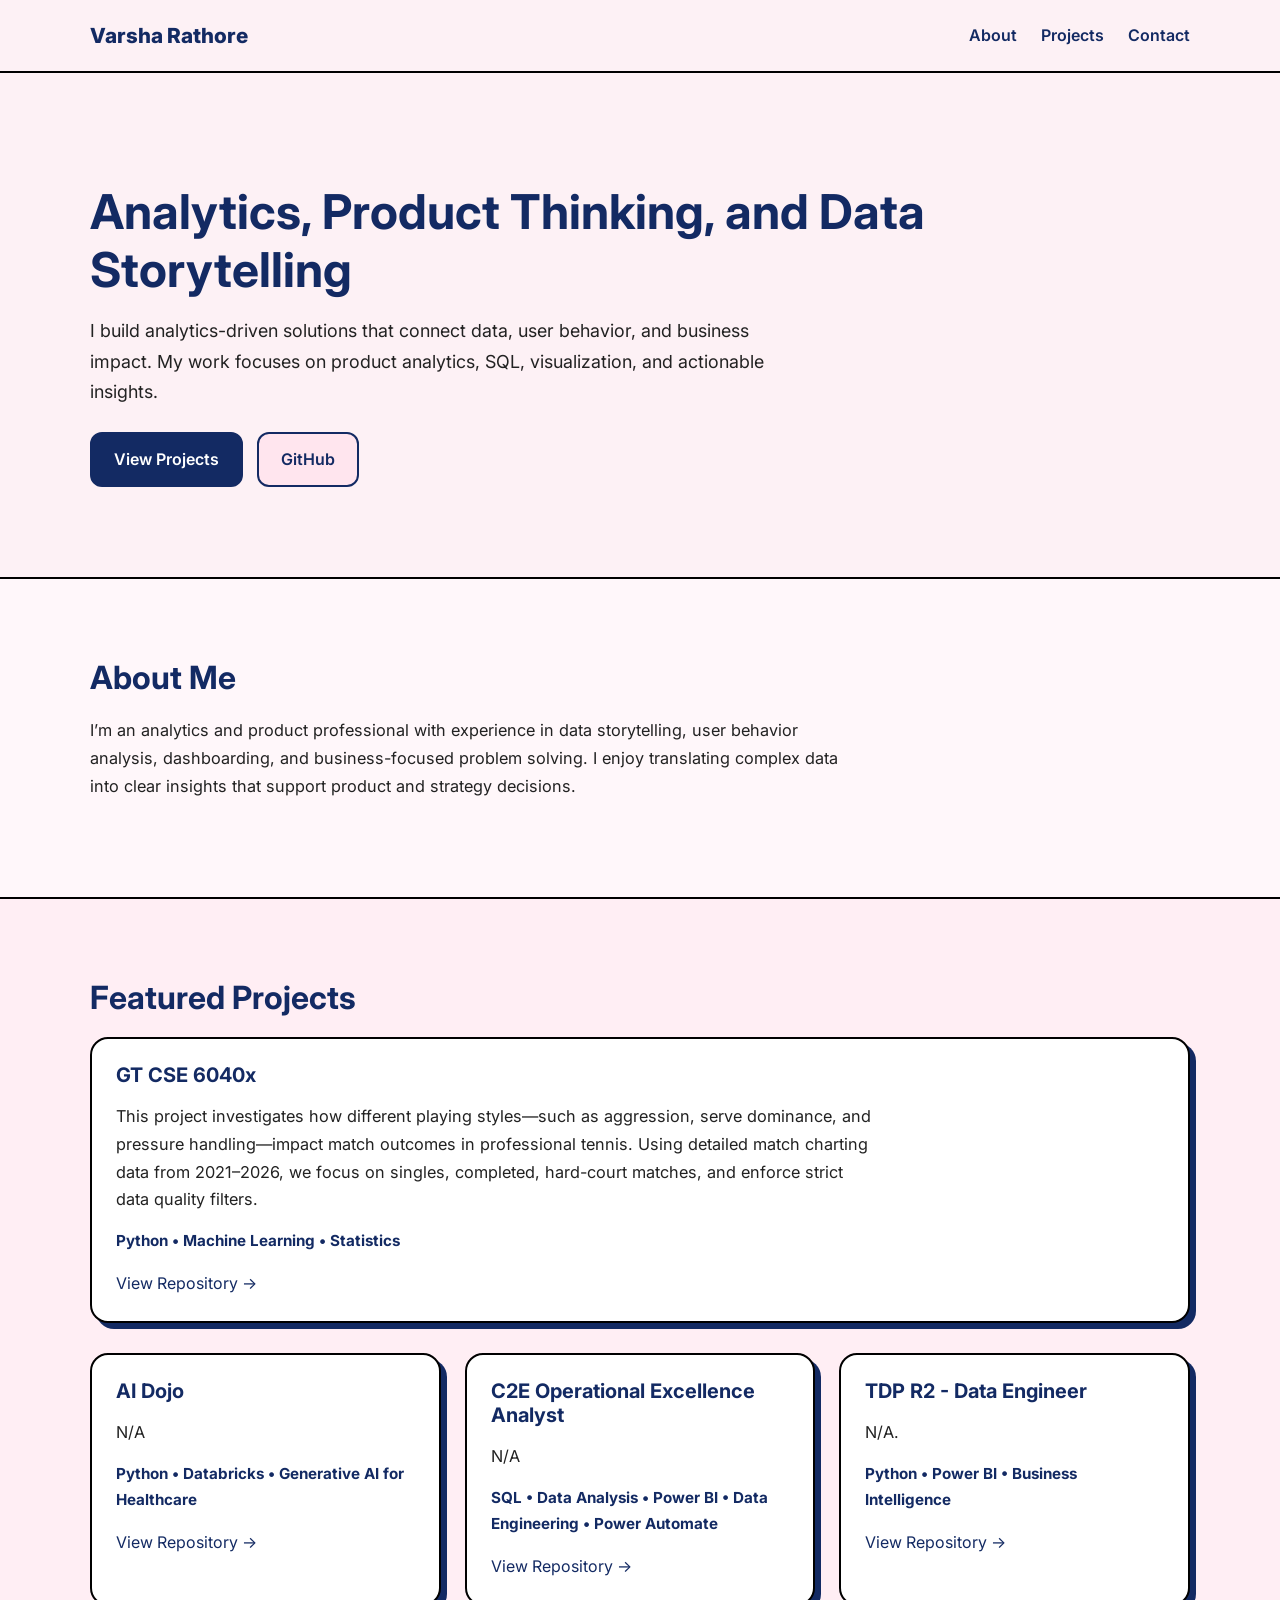
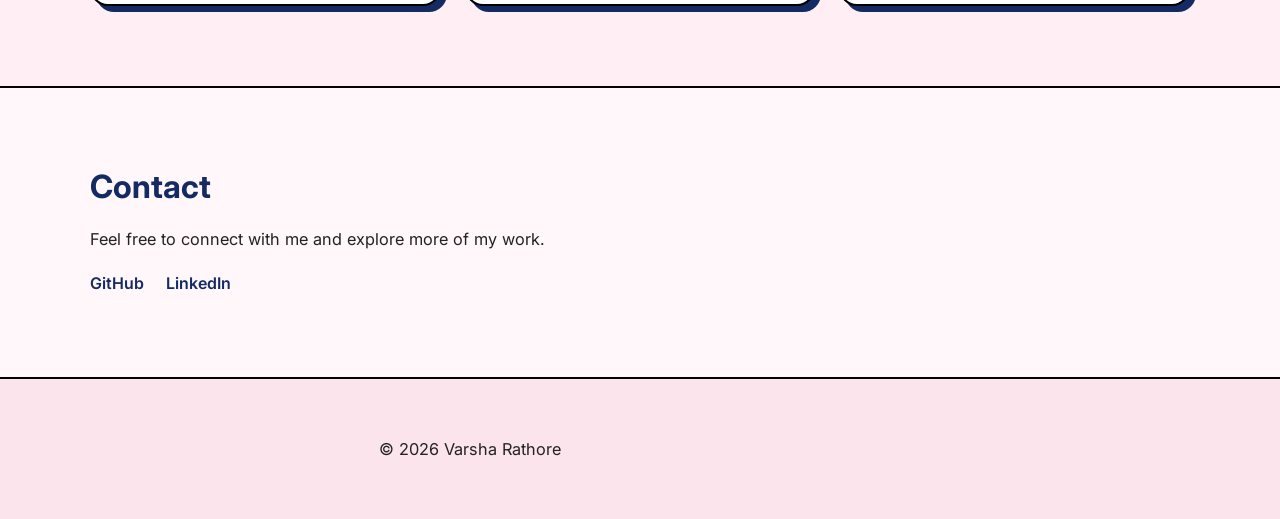
==== index.html @ 2a408910 "Update index.html" ====
<!DOCTYPE html>
<html lang="en">
<head>
  <meta charset="UTF-8" />
  <meta name="viewport" content="width=device-width, initial-scale=1.0" />
  <title>Varsha Rathore | Portfolio</title>

  <!-- Google Font -->
  <link rel="preconnect" href="https://fonts.googleapis.com" />
  <link rel="preconnect" href="https://fonts.gstatic.com" crossorigin />
  <link
    href="https://fonts.googleapis.com/css2?family=Inter:wght@400;500;600;700;800&display=swap"
    rel="stylesheet"
  />

  <!-- Your CSS file -->
  <link rel="stylesheet" href="style.css" />
</head>
<body>

  <nav>
    <div class="container nav-inner">
      <div class="nav-title">Varsha Rathore</div>
      <div class="nav-links">
        <a href="#about">About</a>
        <a href="#projects">Projects</a>
        <a href="#contact">Contact</a>
      </div>
    </div>
  </nav>

  <section class="hero fade-in">
    <div class="container">
      <h1>Analytics, Product Thinking, and Data Storytelling</h1>
      <p>
        I build analytics-driven solutions that connect data, user behavior, and business impact.
        My work focuses on product analytics, SQL, visualization, and actionable insights.
      </p>

      <div class="button-group">
        <a class="btn btn-primary" href="#projects">View Projects</a>
        <a class="btn btn-secondary" href="https://github.com/varshar4" target="_blank" rel="noopener noreferrer">GitHub</a>
      </div>
    </div>
  </section>

  <section id="about" class="section-light">
    <div class="container">
      <h2>About Me</h2>
      <p>
        I’m an analytics and product professional with experience in data storytelling,
        user behavior analysis, dashboarding, and business-focused problem solving.
        I enjoy translating complex data into clear insights that support product and strategy decisions.
      </p>
    </div>
  </section>

  <section id="projects" class="section-muted">
    <div class="container">
      <h2>Featured Projects</h2>

      <div class="project-card">
          <h3>GT CSE 6040x</h3>
          <p>
This project investigates how different playing styles—such as aggression, serve dominance, and pressure handling—impact match outcomes in professional tennis. Using detailed match charting data from 2021–2026, we focus on singles, completed, hard-court matches, and enforce strict data quality filters.          </p>
          <div class="tools">Python • Machine Learning • Statistics</div>
          <a href="https://github.com/varshar4/Playing-Style-Tradeoffs-in-Tennis/blob/main/Playing%20Style%20Tradeoffs%20in%20Tennis%20-%20Rathore%2C%20Varsha%20-%202026.ipynb" target="_blank" rel="noopener noreferrer">
            View Repository →
          </a>
        </div>

      <div class="project-grid">
        <div class="project-card">
          <h3>AI Dojo</h3>
          <p>
            N/A
          </p>
          <div class="tools">Python • Databricks • Generative AI for Healthcare</div>
          <a href="https://github.com/varshar4/AI-Dojo" target="_blank" rel="noopener noreferrer">
            View Repository →
          </a>
        </div>

        <div class="project-card">
          <h3>C2E Operational Excellence Analyst</h3>
          <p>
            N/A
          </p>
          <div class="tools">SQL • Data Analysis • Power BI • Data Engineering • Power Automate</div>
          <a href="https://github.com/varshar4/C2E-OE-Analyst" target="_blank" rel="noopener noreferrer">
            View Repository →
          </a>
        </div>

        <div class="project-card">
          <h3>TDP R2 - Data Engineer</h3>
          <p>
            N/A.
          </p>
          <div class="tools">Python • Power BI • Business Intelligence</div>
          <a href="https://github.com/varshar4/TDP-R2" target="_blank" rel="noopener noreferrer">
            View Repository →
          </a>
        </div>
      </div>
    </div>
  </section>

  <section id="contact" class="section-light">
    <div class="container">
      <h2>Contact</h2>
      <p>Feel free to connect with me and explore more of my work.</p>
      <div class="contact-links">
        <a href="https://github.com/varshar4" target="_blank" rel="noopener noreferrer">GitHub</a>
        <a href="https://www.linkedin.com/in/varsharathore416/" target="_blank" rel="noopener noreferrer">LinkedIn</a>
      </div>
    </div>
  </section>

  <footer>
    <div class="container">
      <p>© 2026 Varsha Rathore</p>
    </div>
  </footer>

</body>
</html>
---- style.css ----
html {
  scroll-behavior: smooth;
}

body {
  margin: 0;
  font-family: 'Inter', Arial, sans-serif;
  background-color: #fdf1f5;
  color: #111111;
  line-height: 1.7;
}

.container {
  width: 90%;
  max-width: 1100px;
  margin: 0 auto;
}

section {
  padding: 80px 0;
  border-top: 2px solid #000000;
}

h1, h2, h3 {
  margin-top: 0;
  color: #132a63;
  line-height: 1.2;
}

h1 {
  font-size: 3rem;
  margin-bottom: 16px;
}

h2 {
  font-size: 2rem;
  margin-bottom: 20px;
}

h3 {
  font-size: 1.25rem;
  margin-bottom: 10px;
}

p {
  font-size: 1.02rem;
  color: #222222;
  margin-bottom: 16px;
  max-width: 760px;
}

a {
  color: #132a63;
  text-decoration: none;
  transition: color 0.3s ease;
}

a:hover {
  color: #2f4f9f;
}

nav {
  position: sticky;
  top: 0;
  background: rgba(253, 241, 245, 0.96);
  backdrop-filter: blur(10px);
  border-bottom: 2px solid #000000;
  z-index: 1000;
}

.nav-inner {
  display: flex;
  justify-content: space-between;
  align-items: center;
  padding: 18px 0;
}

.nav-title {
  font-weight: 800;
  font-size: 1.3rem;
  color: #132a63;
}

.nav-links {
  display: flex;
  gap: 24px;
}

.nav-links a {
  color: #132a63;
  font-weight: 600;
  position: relative;
  transition: color 0.3s ease;
}

.nav-links a::after {
  content: "";
  position: absolute;
  left: 0;
  bottom: -4px;
  width: 0;
  height: 2px;
  background: #132a63;
  transition: width 0.3s ease;
}

.nav-links a:hover::after {
  width: 100%;
}

.hero {
  padding: 110px 0 90px;
  border-top: none;
}

.hero p {
  font-size: 1.12rem;
  max-width: 680px;
}

.button-group {
  display: flex;
  gap: 14px;
  margin-top: 24px;
  flex-wrap: wrap;
}

.btn {
  display: inline-block;
  padding: 12px 22px;
  border-radius: 12px;
  font-weight: 600;
  transition: all 0.3s ease;
  border: 2px solid #132a63;
}

.btn-primary {
  background: #132a63;
  color: #ffffff;
}

.btn-primary:hover {
  background: #1d3570;
  transform: translateY(-2px);
  box-shadow: 0 10px 24px rgba(19, 42, 99, 0.18);
}

.btn-secondary {
  background: #ffe5ee;
  color: #132a63;
}

.btn-secondary:hover {
  background: #ffd6e5;
  transform: translateY(-2px);
  box-shadow: 0 10px 24px rgba(19, 42, 99, 0.12);
}

.section-light {
  background: #fff7fa;
}

.section-muted {
  background: #ffeef4;
}

.project-grid {
  display: grid;
  grid-template-columns: repeat(auto-fit, minmax(280px, 1fr));
  gap: 24px;
  margin-top: 30px;
}

.project-card {
  background: #ffffff;
  border: 2px solid #000000;
  border-radius: 18px;
  padding: 24px;
  box-shadow: 6px 6px 0 #132a63;
  transition: all 0.3s ease;
}

.project-card:hover {
  transform: translateY(-6px) scale(1.02);
  box-shadow: 10px 10px 0 #132a63;
}

.project-card p {
  margin-bottom: 14px;
}

.tools {
  font-size: 0.95rem;
  color: #132a63;
  font-weight: 700;
  margin-bottom: 16px;
}

.contact-links a {
  font-weight: 600;
  margin-right: 18px;
}

footer {
  padding: 40px 0;
  border-top: 2px solid #000000;
  text-align: center;
  color: #222222;
  font-size: 0.95rem;
  background: #fbe4ec;
}

.fade-in {
  animation: fadeInUp 0.8s ease both;
}

@keyframes fadeInUp {
  from {
    opacity: 0;
    transform: translateY(16px);
  }
  to {
    opacity: 1;
    transform: translateY(0);
  }
}

@media (max-width: 768px) {
  h1 {
    font-size: 2.3rem;
  }

  h2 {
    font-size: 1.7rem;
  }

  .nav-inner {
    flex-direction: column;
    gap: 12px;
  }

  .nav-links {
    flex-wrap: wrap;
    justify-content: center;
  }
}
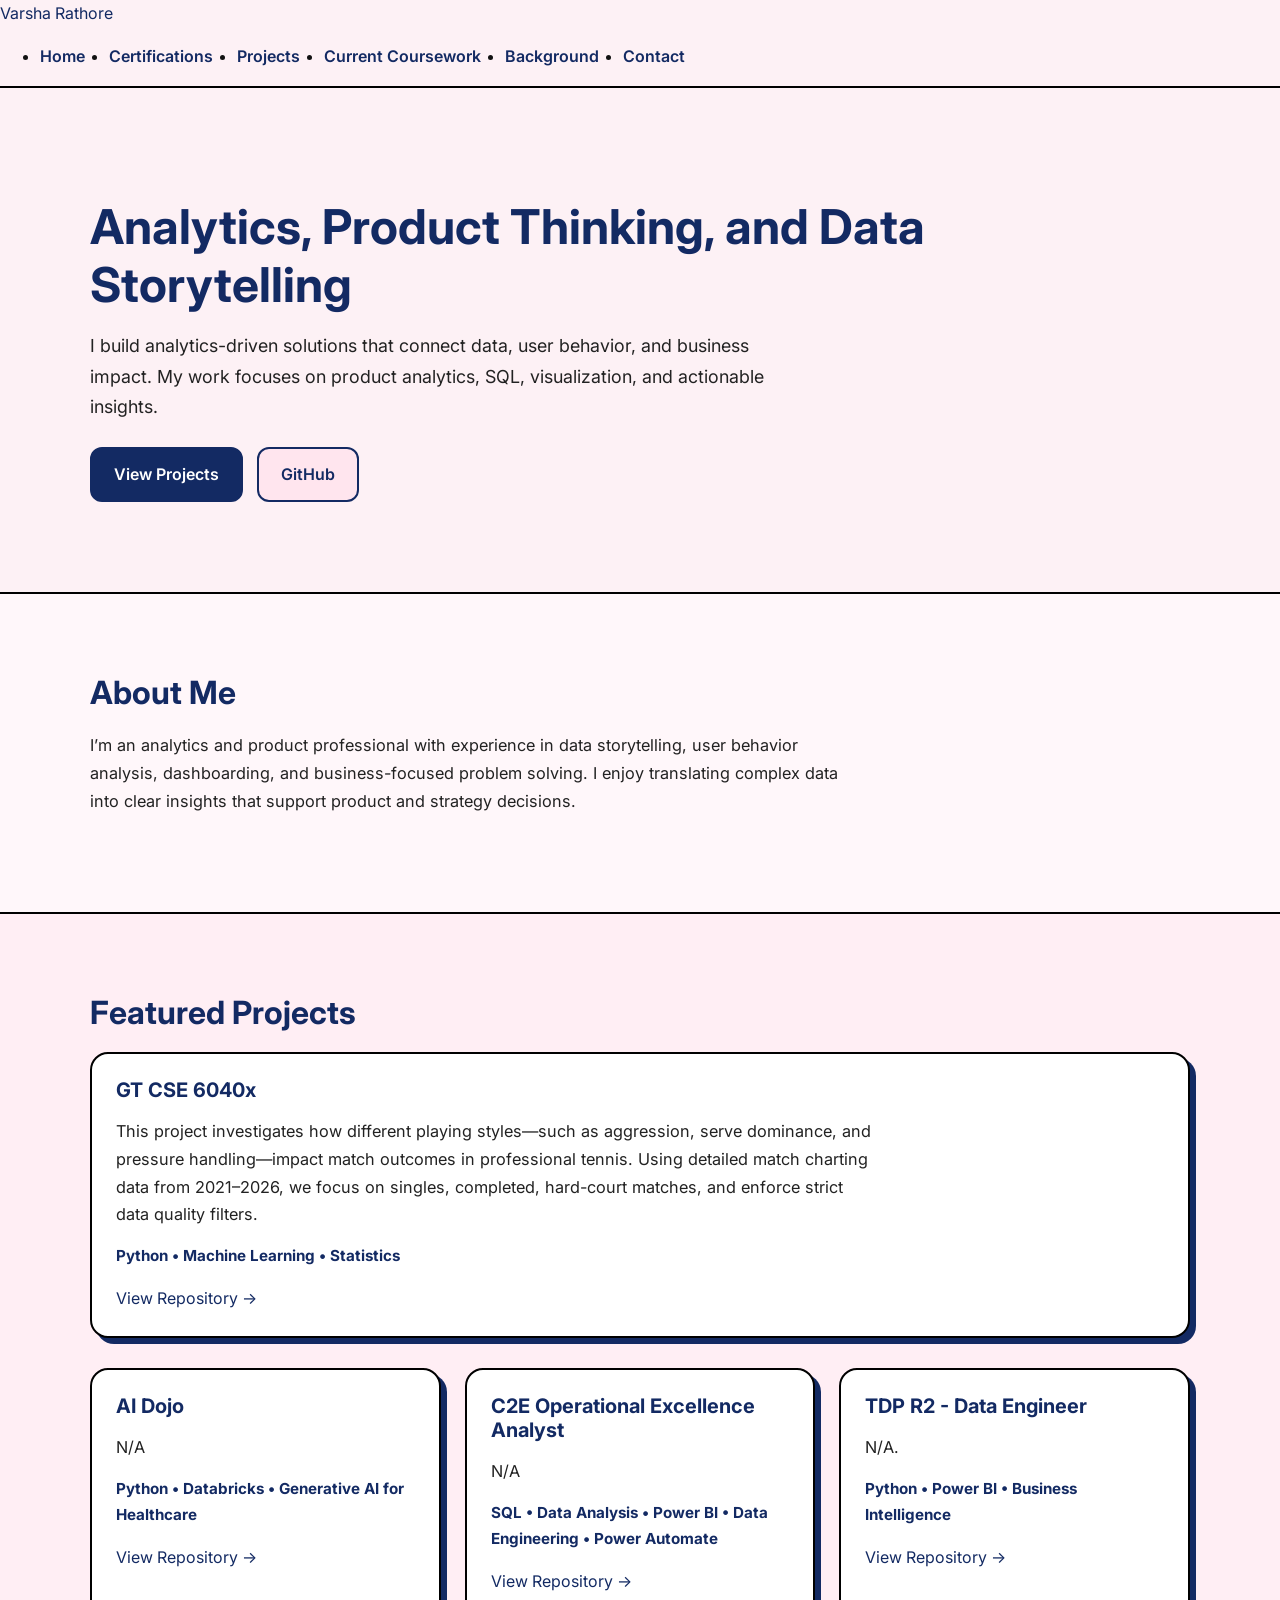
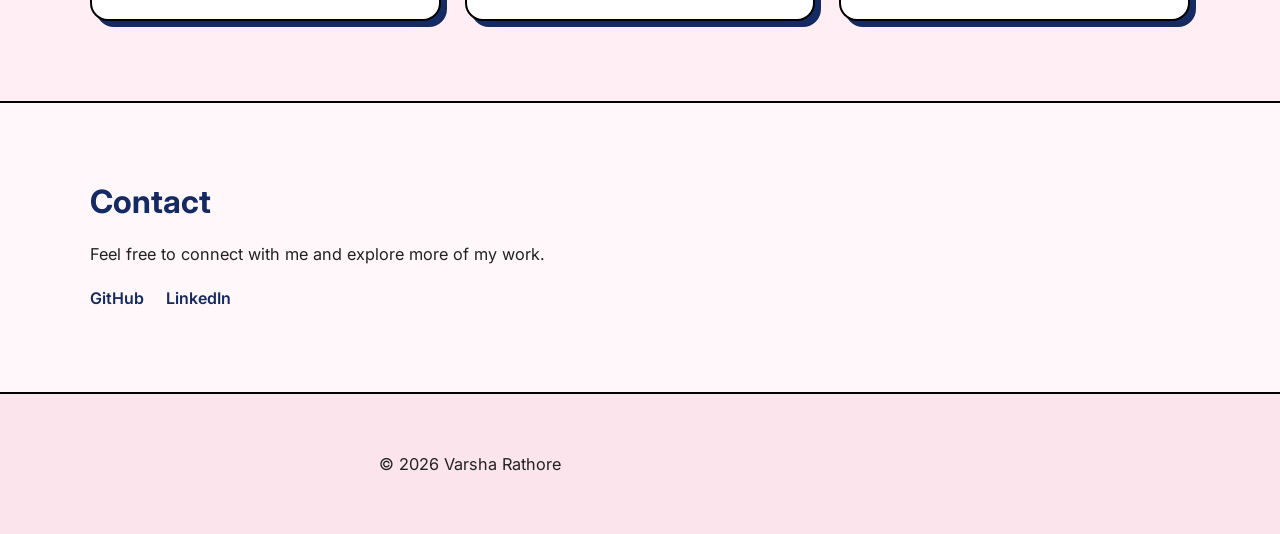
==== commit d1e515c7: "nav pages added" ====
--- a/index.html
+++ b/index.html
@@ -18,16 +18,17 @@
 </head>
 <body>
 
-  <nav>
-    <div class="container nav-inner">
-      <div class="nav-title">Varsha Rathore</div>
-      <div class="nav-links">
-        <a href="#about">About</a>
-        <a href="#projects">Projects</a>
-        <a href="#contact">Contact</a>
-      </div>
-    </div>
-  </nav>
+<nav class="navbar">
+  <div class="logo"><a href="index.html">Varsha Rathore</a></div>
+  <ul class="nav-links">
+    <li><a href="index.html">Home</a></li>
+    <li><a href="certifications.html">Certifications</a></li>
+    <li><a href="projects.html">Projects</a></li>
+    <li><a href="coursework.html">Current Coursework</a></li>
+    <li><a href="background.html">Background</a></li>
+    <li><a href="contact.html">Contact</a></li>
+  </ul>
+</nav>
 
   <section class="hero fade-in">
     <div class="container">
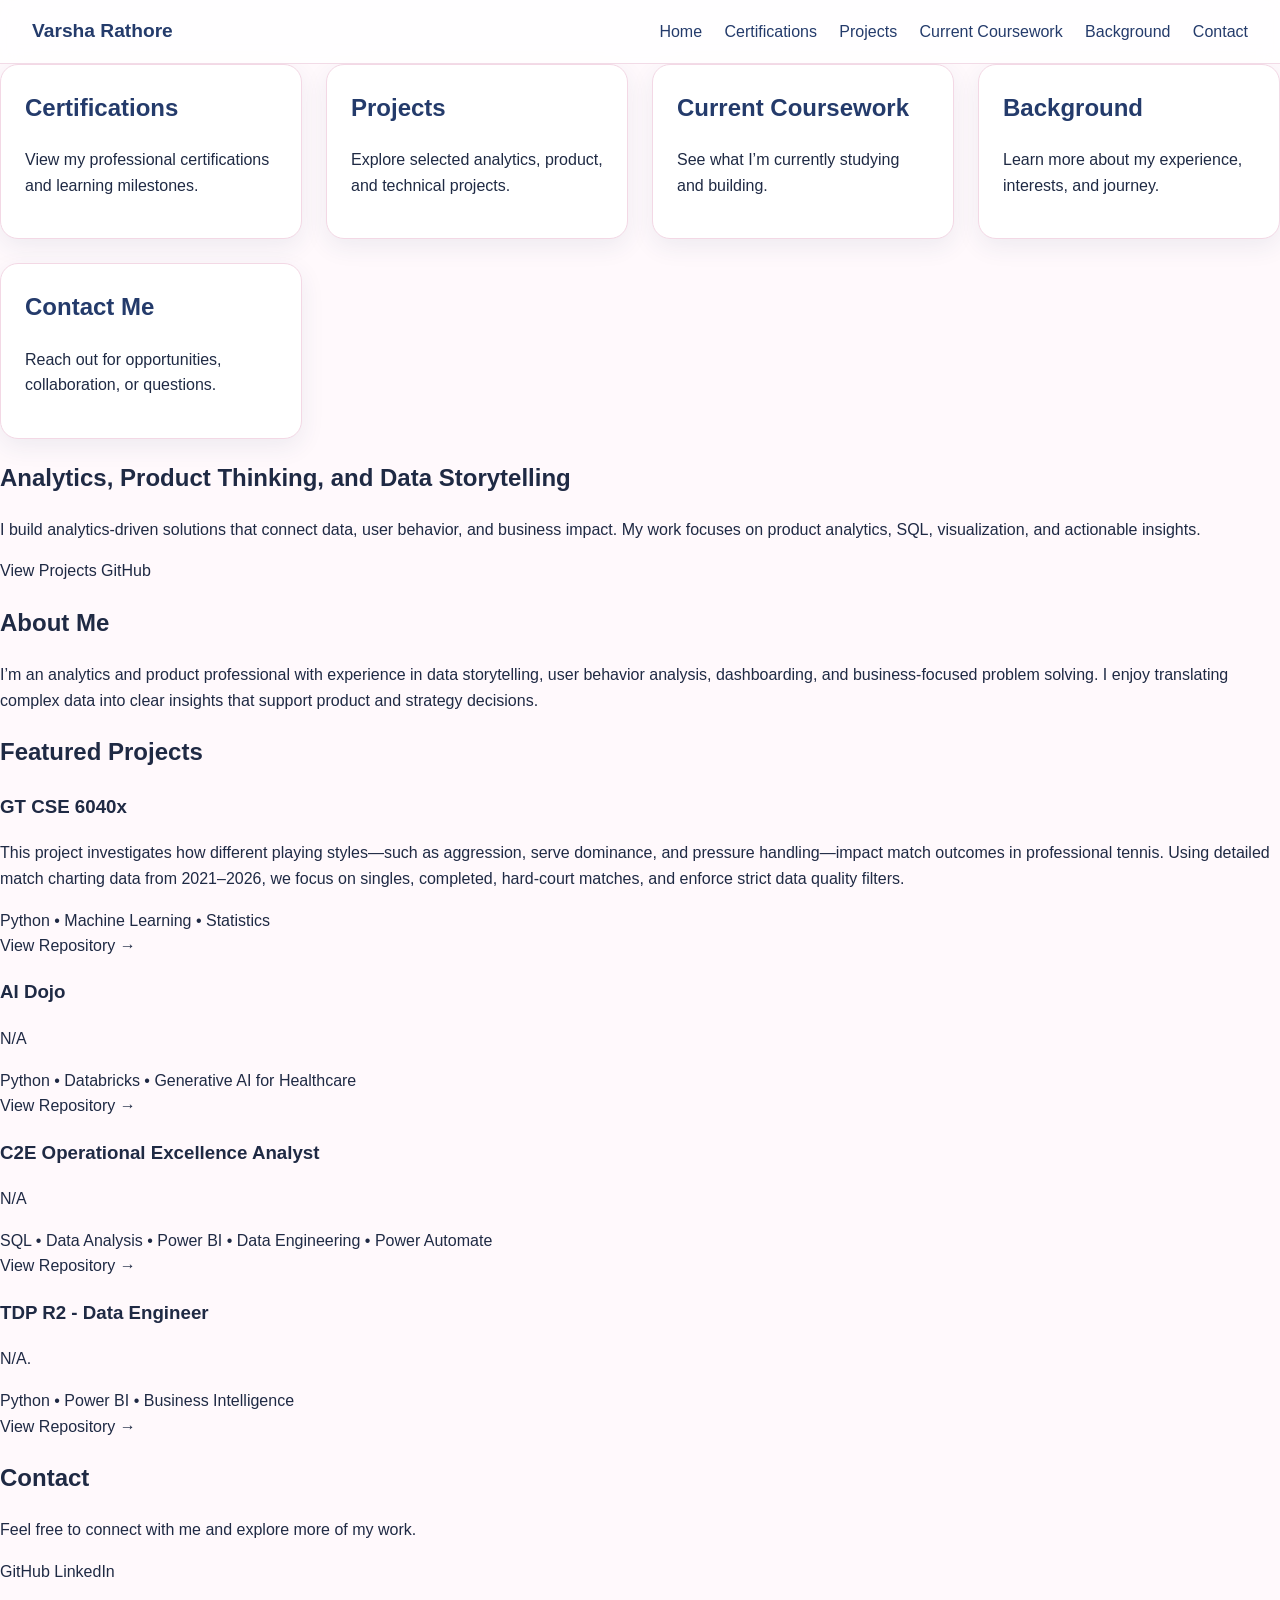
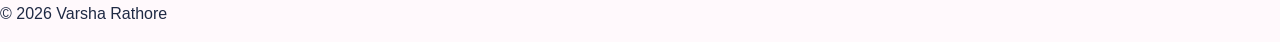
==== commit 27fb3a56: "section to point to pages" ====
--- a/index.html
+++ b/index.html
@@ -29,6 +29,33 @@
     <li><a href="contact.html">Contact</a></li>
   </ul>
 </nav>
+
+  <section class="card-grid">
+  <a href="certifications.html" class="info-card">
+    <h2>Certifications</h2>
+    <p>View my professional certifications and learning milestones.</p>
+  </a>
+
+  <a href="projects.html" class="info-card">
+    <h2>Projects</h2>
+    <p>Explore selected analytics, product, and technical projects.</p>
+  </a>
+
+  <a href="coursework.html" class="info-card">
+    <h2>Current Coursework</h2>
+    <p>See what I’m currently studying and building.</p>
+  </a>
+
+  <a href="background.html" class="info-card">
+    <h2>Background</h2>
+    <p>Learn more about my experience, interests, and journey.</p>
+  </a>
+
+  <a href="contact.html" class="info-card">
+    <h2>Contact Me</h2>
+    <p>Reach out for opportunities, collaboration, or questions.</p>
+  </a>
+</section>
 
   <section class="hero fade-in">
     <div class="container">
--- a/style.css
+++ b/style.css
@@ -1,95 +1,49 @@
-html {
-  scroll-behavior: smooth;
-}
-
+/* Base */
 body {
   margin: 0;
-  font-family: 'Inter', Arial, sans-serif;
-  background-color: #fdf1f5;
-  color: #111111;
-  line-height: 1.7;
-}
-
-.container {
-  width: 90%;
-  max-width: 1100px;
-  margin: 0 auto;
-}
-
-section {
-  padding: 80px 0;
-  border-top: 2px solid #000000;
-}
-
-h1, h2, h3 {
-  margin-top: 0;
-  color: #132a63;
-  line-height: 1.2;
-}
-
-h1 {
-  font-size: 3rem;
-  margin-bottom: 16px;
-}
-
-h2 {
-  font-size: 2rem;
-  margin-bottom: 20px;
-}
-
-h3 {
-  font-size: 1.25rem;
-  margin-bottom: 10px;
-}
-
-p {
-  font-size: 1.02rem;
-  color: #222222;
-  margin-bottom: 16px;
-  max-width: 760px;
+  font-family: 'Segoe UI', Tahoma, Geneva, Verdana, sans-serif;
+  background: #fff9fc;
+  color: #1f2a44;
+  line-height: 1.6;
 }
 
 a {
-  color: #132a63;
   text-decoration: none;
-  transition: color 0.3s ease;
-}
-
-a:hover {
-  color: #2f4f9f;
-}
-
-nav {
+  color: inherit;
+}
+
+/* Navbar */
+.navbar {
   position: sticky;
   top: 0;
-  background: rgba(253, 241, 245, 0.96);
+  z-index: 1000;
+  background: #ffffffcc;
   backdrop-filter: blur(10px);
-  border-bottom: 2px solid #000000;
-  z-index: 1000;
-}
-
-.nav-inner {
+  border-bottom: 1px solid #f2dbe7;
   display: flex;
   justify-content: space-between;
   align-items: center;
-  padding: 18px 0;
-}
-
-.nav-title {
-  font-weight: 800;
-  font-size: 1.3rem;
-  color: #132a63;
+  padding: 1rem 2rem;
+}
+
+.logo a {
+  font-weight: 700;
+  font-size: 1.2rem;
+  color: #243b6b;
 }
 
 .nav-links {
+  list-style: none;
   display: flex;
-  gap: 24px;
+  gap: 1.4rem;
+  margin: 0;
+  padding: 0;
 }
 
 .nav-links a {
-  color: #132a63;
-  font-weight: 600;
   position: relative;
+  font-weight: 500;
+  color: #243b6b;
   transition: color 0.3s ease;
 }
 
@@ -98,126 +52,145 @@
   position: absolute;
   left: 0;
   bottom: -4px;
-  width: 0;
+  width: 0%;
   height: 2px;
-  background: #132a63;
+  background: #d88db4;
   transition: width 0.3s ease;
 }
 
-.nav-links a:hover::after {
+.nav-links a:hover::after,
+.nav-links a.active::after {
   width: 100%;
 }
 
-.hero {
-  padding: 110px 0 90px;
-  border-top: none;
-}
-
-.hero p {
-  font-size: 1.12rem;
-  max-width: 680px;
-}
-
-.button-group {
+.nav-links a:hover,
+.nav-links a.active {
+  color: #d88db4;
+}
+
+/* Page container */
+.page-container {
+  max-width: 1100px;
+  margin: 0 auto;
+  padding: 3rem 1.5rem 4rem;
+}
+
+.page-header {
+  text-align: center;
+  margin-bottom: 2.5rem;
+}
+
+.page-header h1 {
+  font-size: 2.4rem;
+  margin-bottom: 0.5rem;
+  color: #243b6b;
+}
+
+.page-header p {
+  color: #5e6a85;
+  max-width: 700px;
+  margin: 0 auto;
+}
+
+/* Cards */
+.card-grid {
+  display: grid;
+  grid-template-columns: repeat(auto-fit, minmax(260px, 1fr));
+  gap: 1.5rem;
+}
+
+.info-card,
+.timeline-item,
+.form-wrapper {
+  background: #ffffff;
+  border: 1px solid #f3d8e5;
+  border-radius: 18px;
+  padding: 1.5rem;
+  box-shadow: 0 8px 24px rgba(36, 59, 107, 0.08);
+  transition: transform 0.3s ease, box-shadow 0.3s ease;
+}
+
+.info-card:hover,
+.timeline-item:hover,
+.form-wrapper:hover {
+  transform: translateY(-6px);
+  box-shadow: 0 14px 30px rgba(36, 59, 107, 0.12);
+}
+
+.info-card h2,
+.timeline-item h2 {
+  margin-top: 0;
+  color: #243b6b;
+}
+
+/* Coursework list */
+.timeline-list {
+  display: grid;
+  gap: 1.2rem;
+}
+
+/* Contact form */
+.form-wrapper {
+  max-width: 720px;
+  margin: 0 auto;
+}
+
+.contact-form {
   display: flex;
-  gap: 14px;
-  margin-top: 24px;
-  flex-wrap: wrap;
-}
-
-.btn {
-  display: inline-block;
-  padding: 12px 22px;
+  flex-direction: column;
+  gap: 0.9rem;
+}
+
+.contact-form label {
+  font-weight: 600;
+  color: #243b6b;
+}
+
+.contact-form input,
+.contact-form textarea {
+  border: 1px solid #e7bfd3;
   border-radius: 12px;
+  padding: 0.9rem 1rem;
+  font-size: 1rem;
+  background: #fff;
+  color: #1f2a44;
+  transition: border-color 0.3s ease, box-shadow 0.3s ease;
+}
+
+.contact-form input:focus,
+.contact-form textarea:focus {
+  outline: none;
+  border-color: #d88db4;
+  box-shadow: 0 0 0 4px rgba(216, 141, 180, 0.15);
+}
+
+.contact-form button {
+  margin-top: 0.5rem;
+  background: linear-gradient(135deg, #243b6b, #d88db4);
+  color: white;
+  border: none;
+  padding: 0.95rem 1.2rem;
+  border-radius: 999px;
+  font-size: 1rem;
   font-weight: 600;
-  transition: all 0.3s ease;
-  border: 2px solid #132a63;
-}
-
-.btn-primary {
-  background: #132a63;
-  color: #ffffff;
-}
-
-.btn-primary:hover {
-  background: #1d3570;
+  cursor: pointer;
+  transition: transform 0.25s ease, opacity 0.25s ease;
+}
+
+.contact-form button:hover {
   transform: translateY(-2px);
-  box-shadow: 0 10px 24px rgba(19, 42, 99, 0.18);
-}
-
-.btn-secondary {
-  background: #ffe5ee;
-  color: #132a63;
-}
-
-.btn-secondary:hover {
-  background: #ffd6e5;
-  transform: translateY(-2px);
-  box-shadow: 0 10px 24px rgba(19, 42, 99, 0.12);
-}
-
-.section-light {
-  background: #fff7fa;
-}
-
-.section-muted {
-  background: #ffeef4;
-}
-
-.project-grid {
-  display: grid;
-  grid-template-columns: repeat(auto-fit, minmax(280px, 1fr));
-  gap: 24px;
-  margin-top: 30px;
-}
-
-.project-card {
-  background: #ffffff;
-  border: 2px solid #000000;
-  border-radius: 18px;
-  padding: 24px;
-  box-shadow: 6px 6px 0 #132a63;
-  transition: all 0.3s ease;
-}
-
-.project-card:hover {
-  transform: translateY(-6px) scale(1.02);
-  box-shadow: 10px 10px 0 #132a63;
-}
-
-.project-card p {
-  margin-bottom: 14px;
-}
-
-.tools {
-  font-size: 0.95rem;
-  color: #132a63;
-  font-weight: 700;
-  margin-bottom: 16px;
-}
-
-.contact-links a {
-  font-weight: 600;
-  margin-right: 18px;
-}
-
-footer {
-  padding: 40px 0;
-  border-top: 2px solid #000000;
-  text-align: center;
-  color: #222222;
-  font-size: 0.95rem;
-  background: #fbe4ec;
-}
-
+  opacity: 0.95;
+}
+
+/* Fade animation */
 .fade-in {
-  animation: fadeInUp 0.8s ease both;
-}
-
-@keyframes fadeInUp {
+  animation: fadeUp 0.8s ease both;
+}
+
+@keyframes fadeUp {
   from {
     opacity: 0;
-    transform: translateY(16px);
+    transform: translateY(14px);
   }
   to {
     opacity: 1;
@@ -225,22 +198,20 @@
   }
 }
 
+/* Responsive */
 @media (max-width: 768px) {
-  h1 {
-    font-size: 2.3rem;
-  }
-
-  h2 {
-    font-size: 1.7rem;
-  }
-
-  .nav-inner {
+  .navbar {
     flex-direction: column;
-    gap: 12px;
+    gap: 0.8rem;
+    padding: 1rem;
   }
 
   .nav-links {
     flex-wrap: wrap;
     justify-content: center;
   }
-}
+
+  .page-header h1 {
+    font-size: 2rem;
+  }
+}
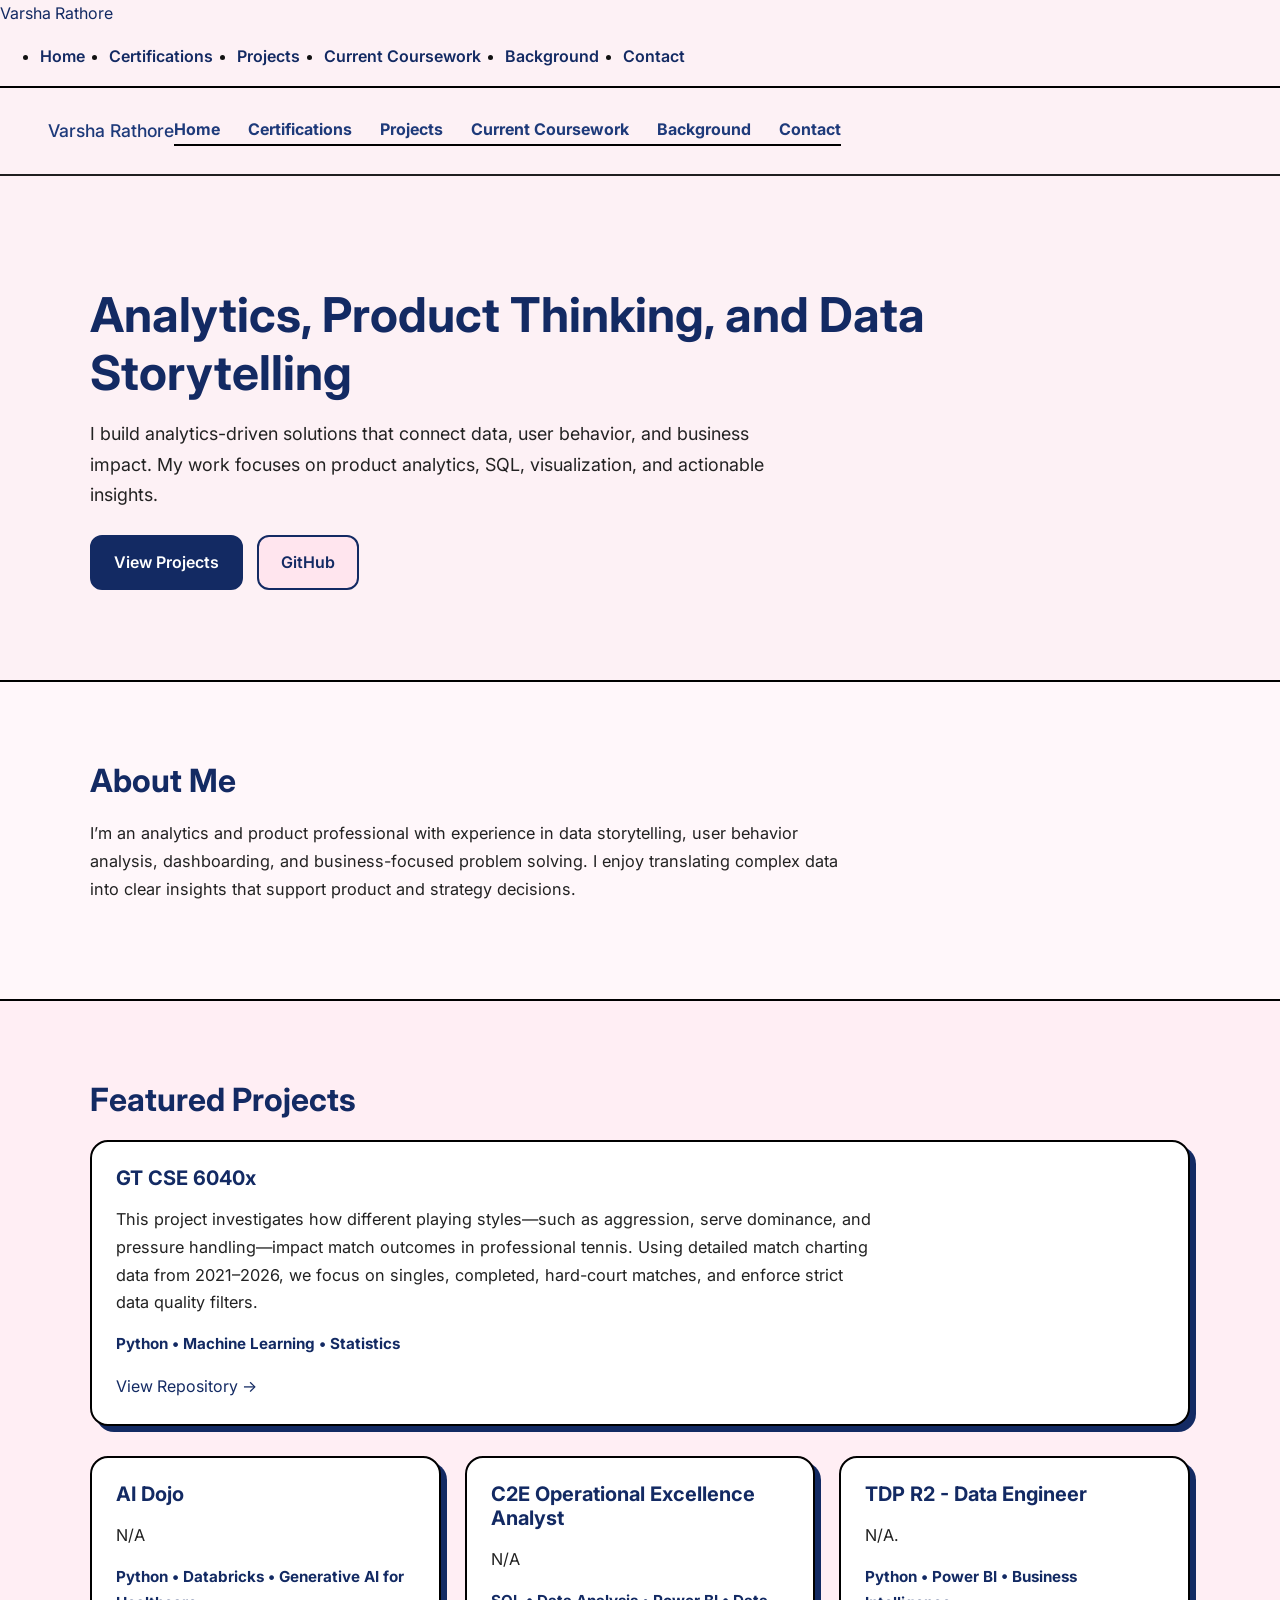
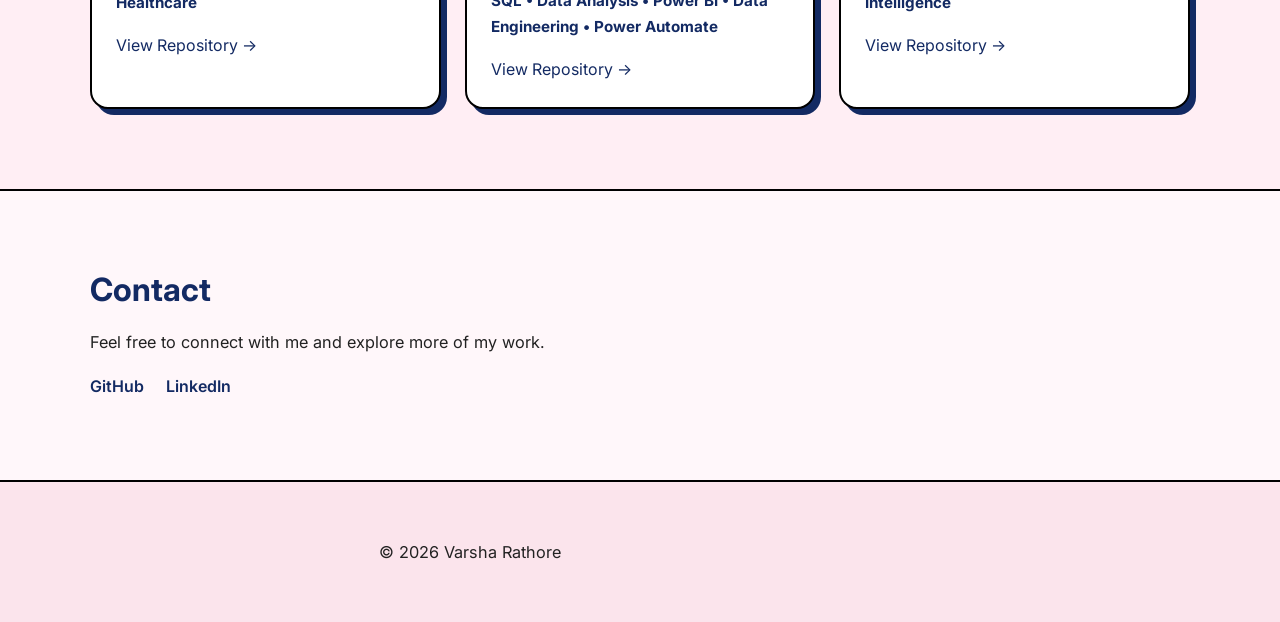
==== commit b3fa6878: "updated css styling" ====
--- a/index.html
+++ b/index.html
@@ -30,32 +30,18 @@
   </ul>
 </nav>
 
-  <section class="card-grid">
-  <a href="certifications.html" class="info-card">
-    <h2>Certifications</h2>
-    <p>View my professional certifications and learning milestones.</p>
-  </a>
+<header class="top-nav">
+  <a href="index.html" class="site-name">Varsha Rathore</a>
 
-  <a href="projects.html" class="info-card">
-    <h2>Projects</h2>
-    <p>Explore selected analytics, product, and technical projects.</p>
-  </a>
-
-  <a href="coursework.html" class="info-card">
-    <h2>Current Coursework</h2>
-    <p>See what I’m currently studying and building.</p>
-  </a>
-
-  <a href="background.html" class="info-card">
-    <h2>Background</h2>
-    <p>Learn more about my experience, interests, and journey.</p>
-  </a>
-
-  <a href="contact.html" class="info-card">
-    <h2>Contact Me</h2>
-    <p>Reach out for opportunities, collaboration, or questions.</p>
-  </a>
-</section>
+  <nav class="top-links">
+    <a href="index.html">Home</a>
+    <a href="certifications.html">Certifications</a>
+    <a href="projects.html">Projects</a>
+    <a href="coursework.html">Current Coursework</a>
+    <a href="background.html">Background</a>
+    <a href="contact.html">Contact</a>
+  </nav>
+</header>
 
   <section class="hero fade-in">
     <div class="container">
--- a/style.css
+++ b/style.css
@@ -1,49 +1,95 @@
-/* Base */
+html {
+  scroll-behavior: smooth;
+}
+
 body {
   margin: 0;
-  font-family: 'Segoe UI', Tahoma, Geneva, Verdana, sans-serif;
-  background: #fff9fc;
-  color: #1f2a44;
-  line-height: 1.6;
+  font-family: 'Inter', Arial, sans-serif;
+  background-color: #fdf1f5;
+  color: #111111;
+  line-height: 1.7;
+}
+
+.container {
+  width: 90%;
+  max-width: 1100px;
+  margin: 0 auto;
+}
+
+section {
+  padding: 80px 0;
+  border-top: 2px solid #000000;
+}
+
+h1, h2, h3 {
+  margin-top: 0;
+  color: #132a63;
+  line-height: 1.2;
+}
+
+h1 {
+  font-size: 3rem;
+  margin-bottom: 16px;
+}
+
+h2 {
+  font-size: 2rem;
+  margin-bottom: 20px;
+}
+
+h3 {
+  font-size: 1.25rem;
+  margin-bottom: 10px;
+}
+
+p {
+  font-size: 1.02rem;
+  color: #222222;
+  margin-bottom: 16px;
+  max-width: 760px;
 }
 
 a {
+  color: #132a63;
   text-decoration: none;
-  color: inherit;
-}
-
-/* Navbar */
-.navbar {
+  transition: color 0.3s ease;
+}
+
+a:hover {
+  color: #2f4f9f;
+}
+
+nav {
   position: sticky;
   top: 0;
+  background: rgba(253, 241, 245, 0.96);
+  backdrop-filter: blur(10px);
+  border-bottom: 2px solid #000000;
   z-index: 1000;
-  background: #ffffffcc;
-  backdrop-filter: blur(10px);
-  border-bottom: 1px solid #f2dbe7;
+}
+
+.nav-inner {
   display: flex;
   justify-content: space-between;
   align-items: center;
-  padding: 1rem 2rem;
-}
-
-.logo a {
-  font-weight: 700;
-  font-size: 1.2rem;
-  color: #243b6b;
+  padding: 18px 0;
+}
+
+.nav-title {
+  font-weight: 800;
+  font-size: 1.3rem;
+  color: #132a63;
 }
 
 .nav-links {
-  list-style: none;
-  display: flex;
-  gap: 1.4rem;
-  margin: 0;
-  padding: 0;
+  display: flex;
+  gap: 24px;
 }
 
 .nav-links a {
+  color: #132a63;
+  font-weight: 600;
   position: relative;
-  font-weight: 500;
-  color: #243b6b;
   transition: color 0.3s ease;
 }
 
@@ -52,145 +98,126 @@
   position: absolute;
   left: 0;
   bottom: -4px;
-  width: 0%;
+  width: 0;
   height: 2px;
-  background: #d88db4;
+  background: #132a63;
   transition: width 0.3s ease;
 }
 
-.nav-links a:hover::after,
-.nav-links a.active::after {
+.nav-links a:hover::after {
   width: 100%;
 }
 
-.nav-links a:hover,
-.nav-links a.active {
-  color: #d88db4;
-}
-
-/* Page container */
-.page-container {
-  max-width: 1100px;
-  margin: 0 auto;
-  padding: 3rem 1.5rem 4rem;
-}
-
-.page-header {
+.hero {
+  padding: 110px 0 90px;
+  border-top: none;
+}
+
+.hero p {
+  font-size: 1.12rem;
+  max-width: 680px;
+}
+
+.button-group {
+  display: flex;
+  gap: 14px;
+  margin-top: 24px;
+  flex-wrap: wrap;
+}
+
+.btn {
+  display: inline-block;
+  padding: 12px 22px;
+  border-radius: 12px;
+  font-weight: 600;
+  transition: all 0.3s ease;
+  border: 2px solid #132a63;
+}
+
+.btn-primary {
+  background: #132a63;
+  color: #ffffff;
+}
+
+.btn-primary:hover {
+  background: #1d3570;
+  transform: translateY(-2px);
+  box-shadow: 0 10px 24px rgba(19, 42, 99, 0.18);
+}
+
+.btn-secondary {
+  background: #ffe5ee;
+  color: #132a63;
+}
+
+.btn-secondary:hover {
+  background: #ffd6e5;
+  transform: translateY(-2px);
+  box-shadow: 0 10px 24px rgba(19, 42, 99, 0.12);
+}
+
+.section-light {
+  background: #fff7fa;
+}
+
+.section-muted {
+  background: #ffeef4;
+}
+
+.project-grid {
+  display: grid;
+  grid-template-columns: repeat(auto-fit, minmax(280px, 1fr));
+  gap: 24px;
+  margin-top: 30px;
+}
+
+.project-card {
+  background: #ffffff;
+  border: 2px solid #000000;
+  border-radius: 18px;
+  padding: 24px;
+  box-shadow: 6px 6px 0 #132a63;
+  transition: all 0.3s ease;
+}
+
+.project-card:hover {
+  transform: translateY(-6px) scale(1.02);
+  box-shadow: 10px 10px 0 #132a63;
+}
+
+.project-card p {
+  margin-bottom: 14px;
+}
+
+.tools {
+  font-size: 0.95rem;
+  color: #132a63;
+  font-weight: 700;
+  margin-bottom: 16px;
+}
+
+.contact-links a {
+  font-weight: 600;
+  margin-right: 18px;
+}
+
+footer {
+  padding: 40px 0;
+  border-top: 2px solid #000000;
   text-align: center;
-  margin-bottom: 2.5rem;
-}
-
-.page-header h1 {
-  font-size: 2.4rem;
-  margin-bottom: 0.5rem;
-  color: #243b6b;
-}
-
-.page-header p {
-  color: #5e6a85;
-  max-width: 700px;
-  margin: 0 auto;
-}
-
-/* Cards */
-.card-grid {
-  display: grid;
-  grid-template-columns: repeat(auto-fit, minmax(260px, 1fr));
-  gap: 1.5rem;
-}
-
-.info-card,
-.timeline-item,
-.form-wrapper {
-  background: #ffffff;
-  border: 1px solid #f3d8e5;
-  border-radius: 18px;
-  padding: 1.5rem;
-  box-shadow: 0 8px 24px rgba(36, 59, 107, 0.08);
-  transition: transform 0.3s ease, box-shadow 0.3s ease;
-}
-
-.info-card:hover,
-.timeline-item:hover,
-.form-wrapper:hover {
-  transform: translateY(-6px);
-  box-shadow: 0 14px 30px rgba(36, 59, 107, 0.12);
-}
-
-.info-card h2,
-.timeline-item h2 {
-  margin-top: 0;
-  color: #243b6b;
-}
-
-/* Coursework list */
-.timeline-list {
-  display: grid;
-  gap: 1.2rem;
-}
-
-/* Contact form */
-.form-wrapper {
-  max-width: 720px;
-  margin: 0 auto;
-}
-
-.contact-form {
-  display: flex;
-  flex-direction: column;
-  gap: 0.9rem;
-}
-
-.contact-form label {
-  font-weight: 600;
-  color: #243b6b;
-}
-
-.contact-form input,
-.contact-form textarea {
-  border: 1px solid #e7bfd3;
-  border-radius: 12px;
-  padding: 0.9rem 1rem;
-  font-size: 1rem;
-  background: #fff;
-  color: #1f2a44;
-  transition: border-color 0.3s ease, box-shadow 0.3s ease;
-}
-
-.contact-form input:focus,
-.contact-form textarea:focus {
-  outline: none;
-  border-color: #d88db4;
-  box-shadow: 0 0 0 4px rgba(216, 141, 180, 0.15);
-}
-
-.contact-form button {
-  margin-top: 0.5rem;
-  background: linear-gradient(135deg, #243b6b, #d88db4);
-  color: white;
-  border: none;
-  padding: 0.95rem 1.2rem;
-  border-radius: 999px;
-  font-size: 1rem;
-  font-weight: 600;
-  cursor: pointer;
-  transition: transform 0.25s ease, opacity 0.25s ease;
-}
-
-.contact-form button:hover {
-  transform: translateY(-2px);
-  opacity: 0.95;
-}
-
-/* Fade animation */
+  color: #222222;
+  font-size: 0.95rem;
+  background: #fbe4ec;
+}
+
 .fade-in {
-  animation: fadeUp 0.8s ease both;
-}
-
-@keyframes fadeUp {
+  animation: fadeInUp 0.8s ease both;
+}
+
+@keyframes fadeInUp {
   from {
     opacity: 0;
-    transform: translateY(14px);
+    transform: translateY(16px);
   }
   to {
     opacity: 1;
@@ -198,20 +225,67 @@
   }
 }
 
-/* Responsive */
 @media (max-width: 768px) {
-  .navbar {
+  h1 {
+    font-size: 2.3rem;
+  }
+
+  h2 {
+    font-size: 1.7rem;
+  }
+
+  .nav-inner {
     flex-direction: column;
-    gap: 0.8rem;
-    padding: 1rem;
+    gap: 12px;
   }
 
   .nav-links {
     flex-wrap: wrap;
     justify-content: center;
   }
-
-  .page-header h1 {
-    font-size: 2rem;
-  }
-}
+}
+
+.top-nav {
+  display:: center;  display: flex;
+  padding: 28px 48px;
+  border-bottom: 2px solid #1f1f1f;
+  background: transparent;
+}
+
+.site-name {
+  font-size: 1.1rem;
+  color: #1e3a7a;
+  text-decoration: none;
+  font-weight: 500;
+}
+
+.top-links {
+  display: flex;
+  gap: 28px;
+  flex-wrap: wrap;
+}
+
+.top-links a {
+  color: #1e3a7a;
+  text-decoration: none;
+  font-weight: 700;
+  font-size: 1rem;
+}
+
+.top-links a:hover {
+  text-decoration: underline;
+}
+
+@media (max-width: 900px) {
+  .top-nav {
+    flex-direction: column;
+    align-items: flex-start;
+    gap: 18px;
+  }
+
+  .top-links {
+    gap: 18px;
+  }
+}
+  justify-content: space-between;
+
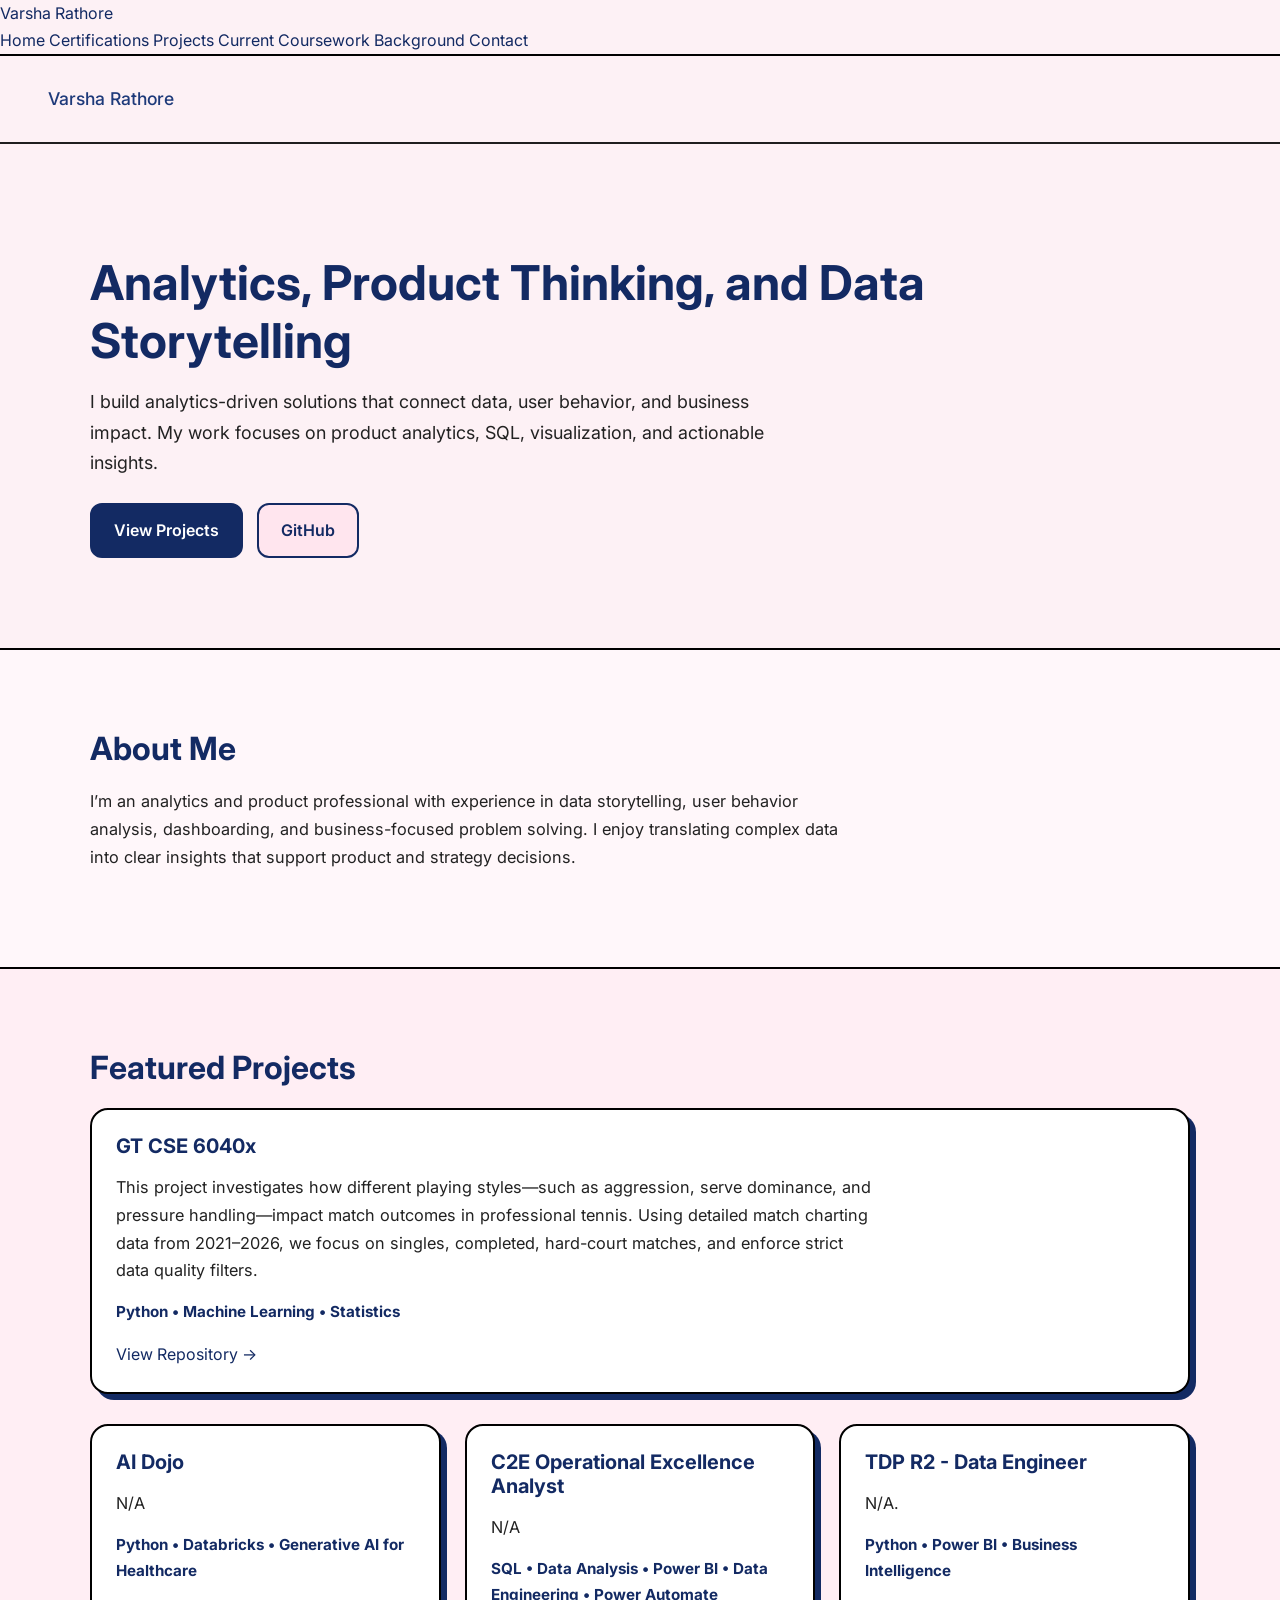
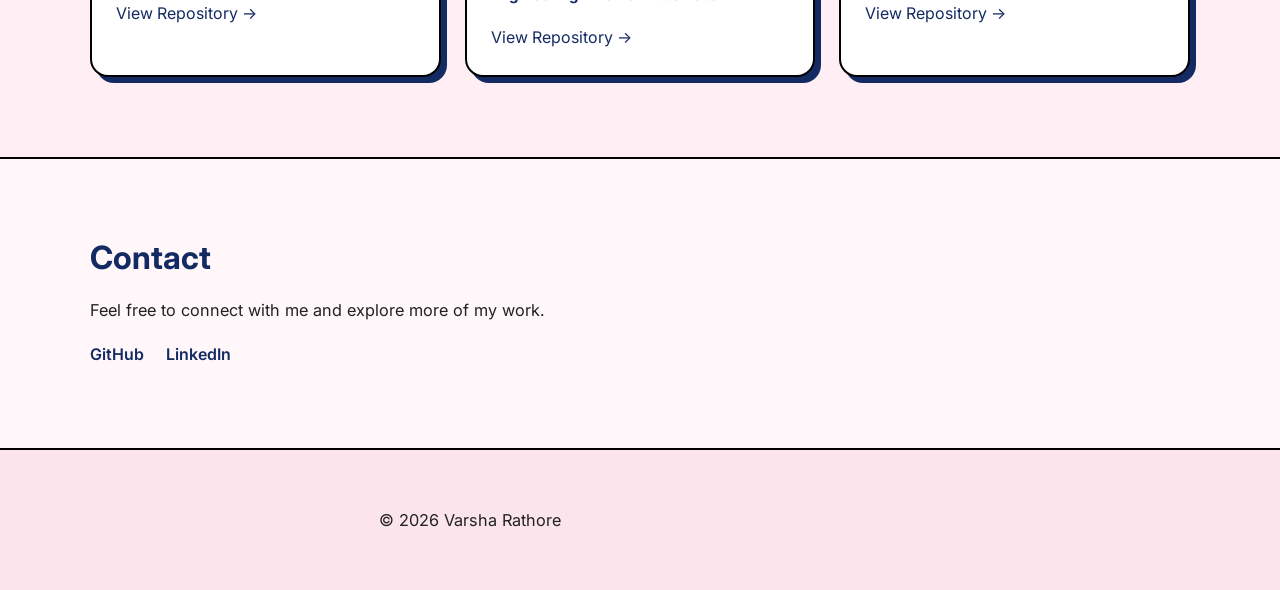
==== commit 2047c898: "nav bar" ====
--- a/index.html
+++ b/index.html
@@ -18,29 +18,20 @@
 </head>
 <body>
 
-<nav class="navbar">
-  <div class="logo"><a href="index.html">Varsha Rathore</a></div>
-  <ul class="nav-links">
-    <li><a href="index.html">Home</a></li>
-    <li><a href="certifications.html">Certifications</a></li>
-    <li><a href="projects.html">Projects</a></li>
-    <li><a href="coursework.html">Current Coursework</a></li>
-    <li><a href="background.html">Background</a></li>
-    <li><a href="contact.html">Contact</a></li>
-  </ul>
-</nav>
+  <nav class="subpage-navbar">
+    <a class="subpage-logo" href="index.html">Varsha Rathore</a>
+    <div class="subpage-nav-links">
+      <a href="index.html">Home</a>
+      <a href="certifications.html">Certifications</a>
+      <a href="projects.html">Projects</a>
+      <a href="coursework.html">Current Coursework</a>
+      <a href="background.html" class="active">Background</a>
+      <a href="contact.html">Contact</a>
+    </div>
+  </nav>
 
 <header class="top-nav">
   <a href="index.html" class="site-name">Varsha Rathore</a>
-
-  <nav class="top-links">
-    <a href="index.html">Home</a>
-    <a href="certifications.html">Certifications</a>
-    <a href="projects.html">Projects</a>
-    <a href="coursework.html">Current Coursework</a>
-    <a href="background.html">Background</a>
-    <a href="contact.html">Contact</a>
-  </nav>
 </header>
 
   <section class="hero fade-in">
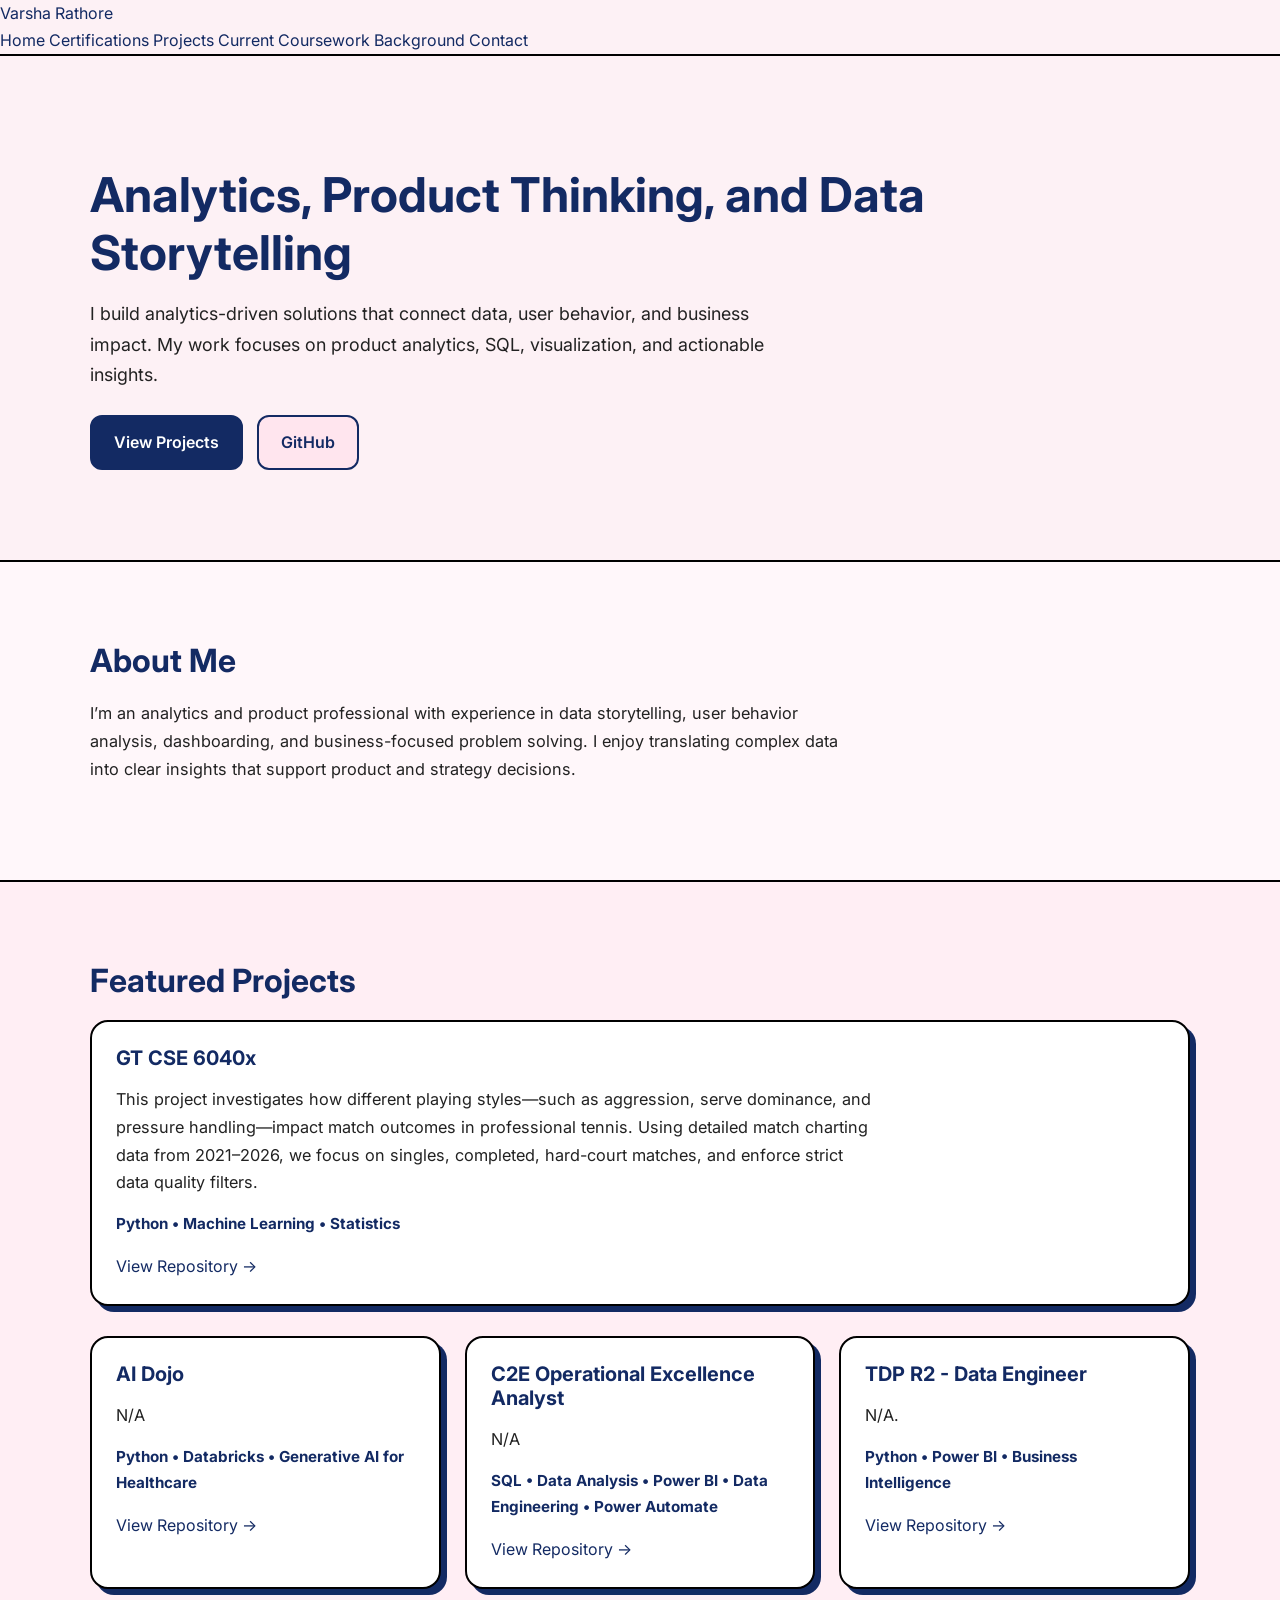
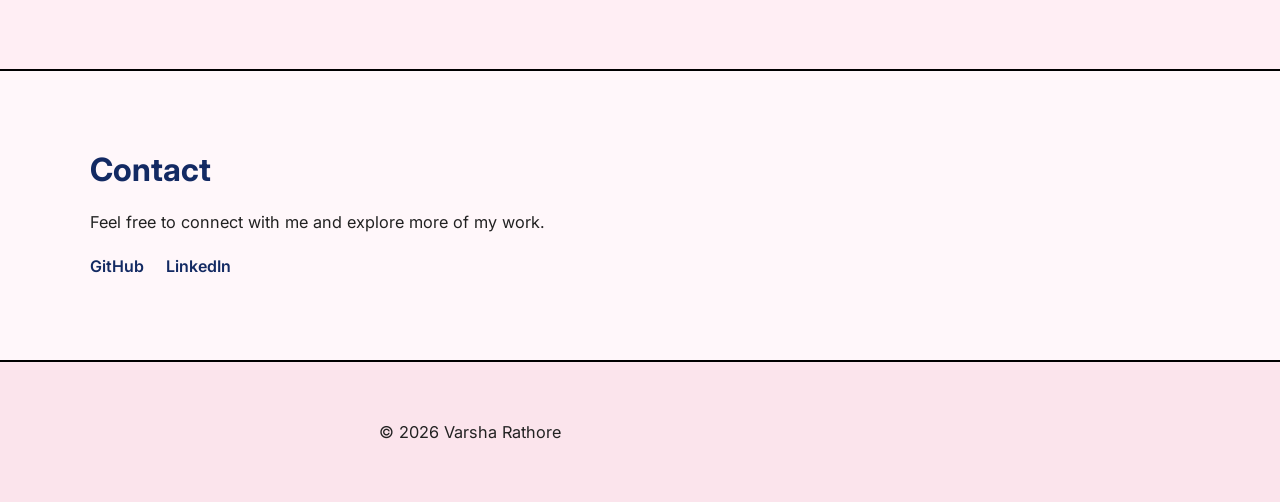
==== commit cd320cab: "double nav" ====
--- a/index.html
+++ b/index.html
@@ -30,9 +30,11 @@
     </div>
   </nav>
 
-<header class="top-nav">
+<!--
+  <header class="top-nav">
   <a href="index.html" class="site-name">Varsha Rathore</a>
 </header>
+-->
 
   <section class="hero fade-in">
     <div class="container">
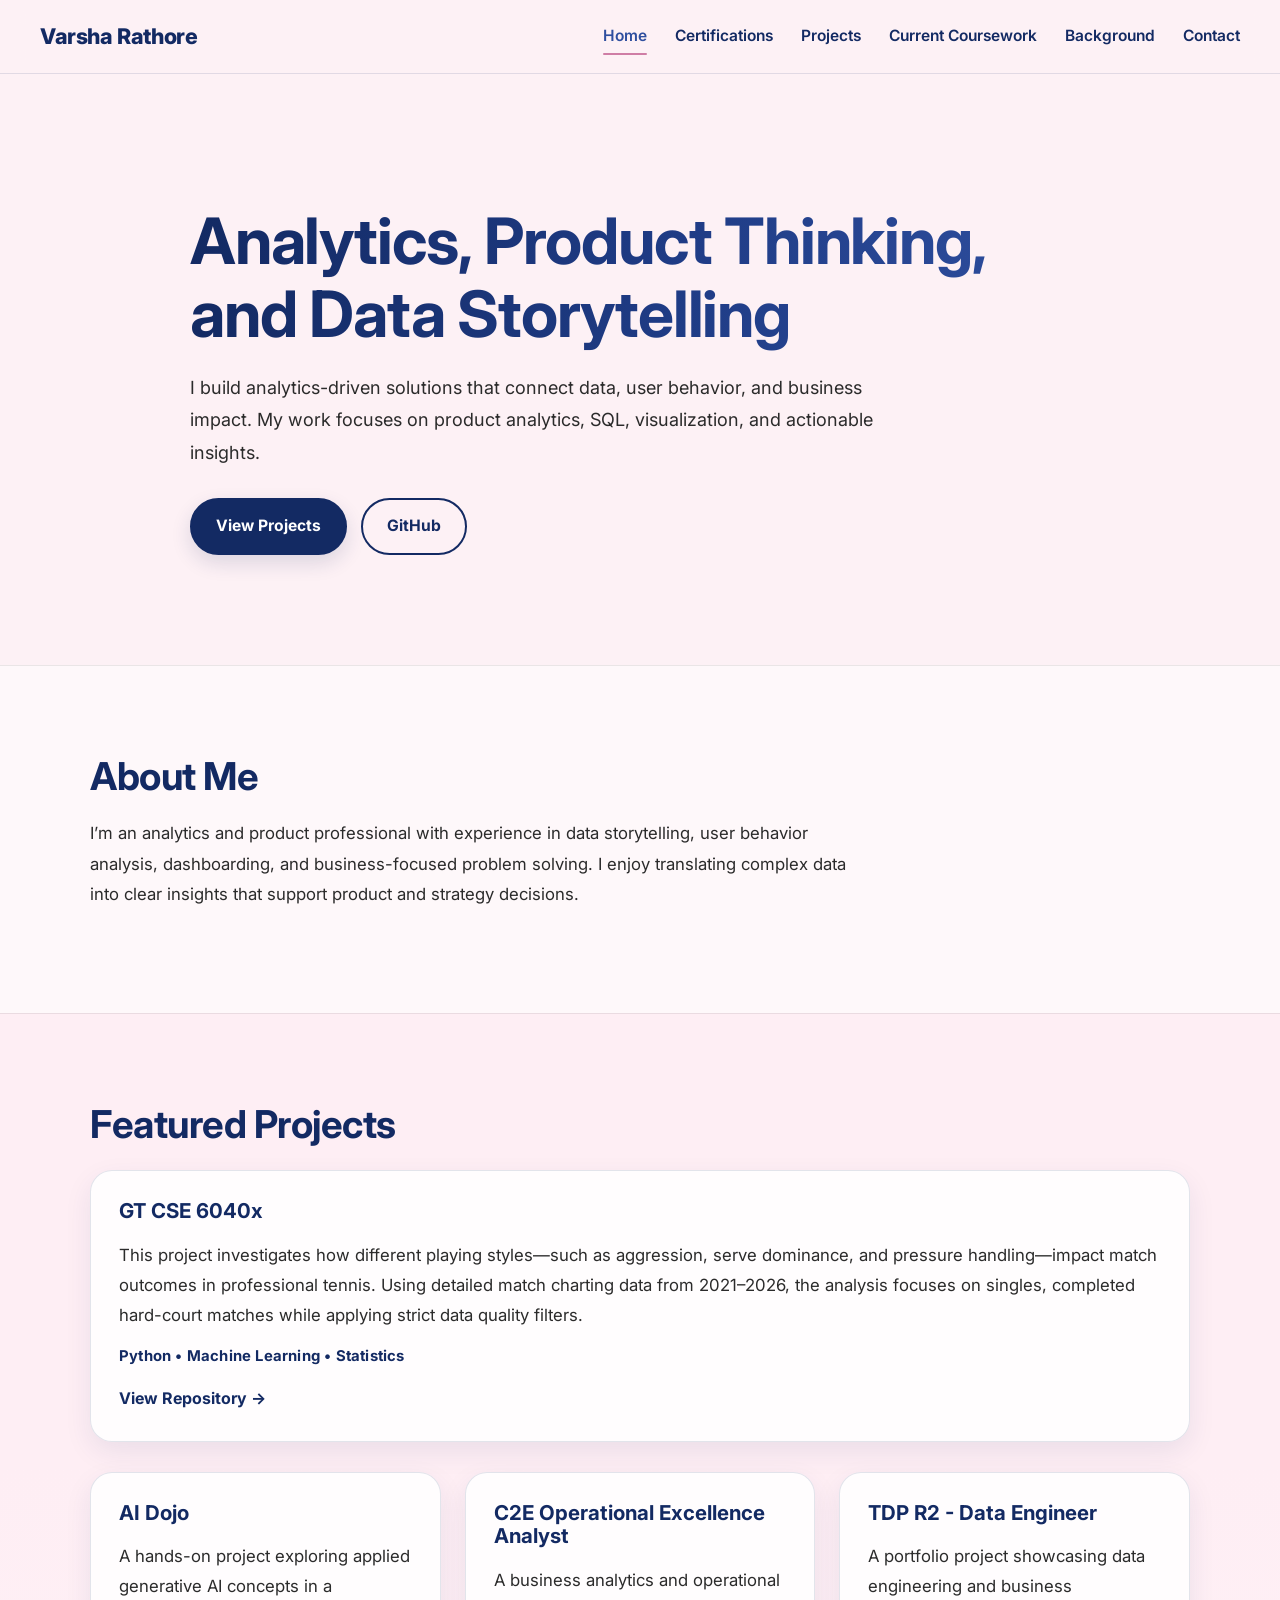
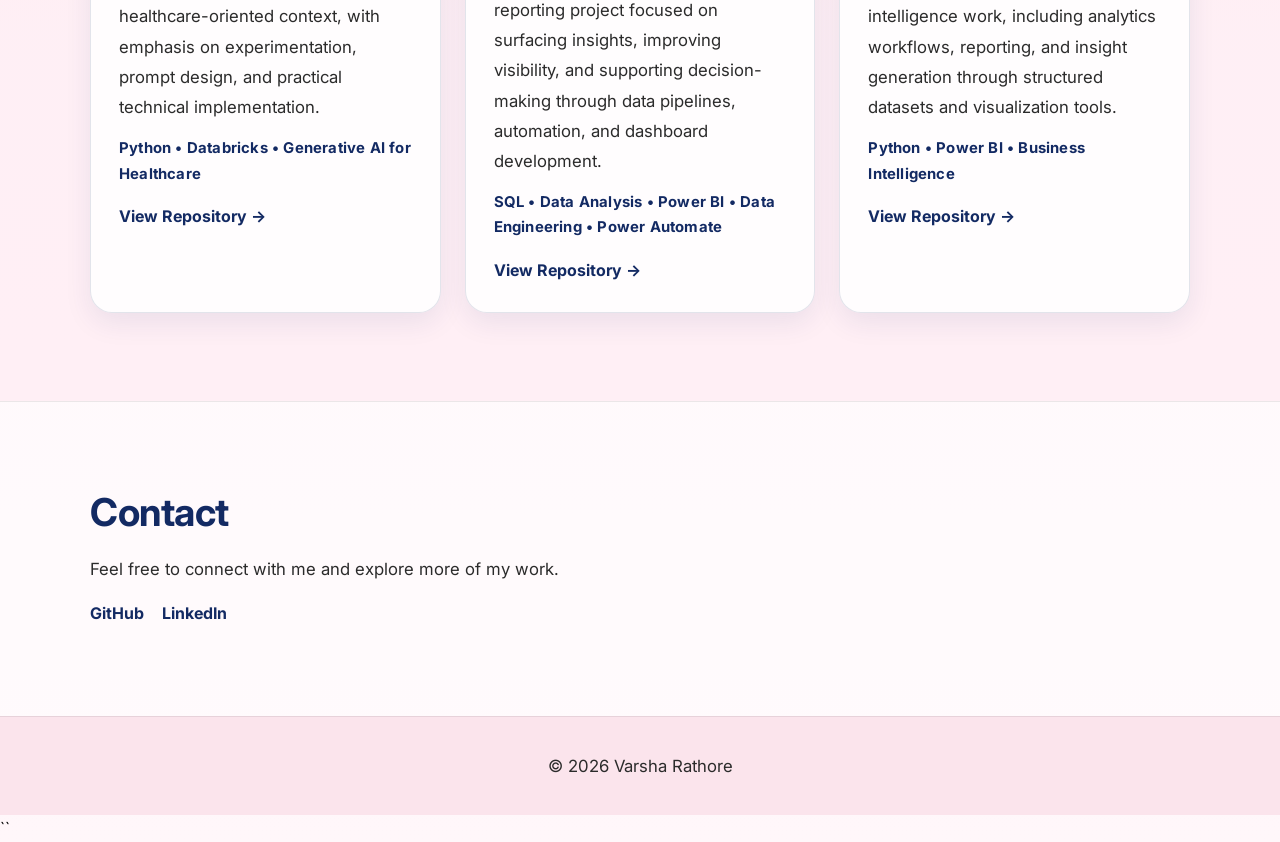
==== commit 87d6826f: "final formatting" ====
--- a/index.html
+++ b/index.html
@@ -13,31 +13,28 @@
     rel="stylesheet"
   />
 
-  <!-- Your CSS file -->
+  <!-- CSS -->
   <link rel="stylesheet" href="style.css" />
 </head>
 <body>
 
-  <nav class="subpage-navbar">
-    <a class="subpage-logo" href="index.html">Varsha Rathore</a>
-    <div class="subpage-nav-links">
-      <a href="index.html">Home</a>
-      <a href="certifications.html">Certifications</a>
-      <a href="projects.html">Projects</a>
-      <a href="coursework.html">Current Coursework</a>
-      <a href="background.html" class="active">Background</a>
-      <a href="contact.html">Contact</a>
+  <nav class="nav">
+    <div class="nav-inner">
+      <a class="logo" href="index.html">Varsha Rathore</a>
+
+      <div class="nav-links">
+        <a href="index.html" class="active">Home</a>
+        <a href="certifications.html">Certifications</a>
+        <a href="projects.html">Projects</a>
+        <a href="coursework.html">Current Coursework</a>
+        <a href="background.html">Background</a>
+        <a href="contact.html">Contact</a>
+      </div>
     </div>
   </nav>
 
-<!--
-  <header class="top-nav">
-  <a href="index.html" class="site-name">Varsha Rathore</a>
-</header>
--->
-
   <section class="hero fade-in">
-    <div class="container">
+    <div class="container hero-content">
       <h1>Analytics, Product Thinking, and Data Storytelling</h1>
       <p>
         I build analytics-driven solutions that connect data, user behavior, and business impact.
@@ -66,21 +63,28 @@
     <div class="container">
       <h2>Featured Projects</h2>
 
-      <div class="project-card">
+      <div class="featured-project">
+        <div class="project-card">
           <h3>GT CSE 6040x</h3>
           <p>
-This project investigates how different playing styles—such as aggression, serve dominance, and pressure handling—impact match outcomes in professional tennis. Using detailed match charting data from 2021–2026, we focus on singles, completed, hard-court matches, and enforce strict data quality filters.          </p>
+            This project investigates how different playing styles—such as aggression, serve dominance,
+            and pressure handling—impact match outcomes in professional tennis. Using detailed match
+            charting data from 2021–2026, the analysis focuses on singles, completed hard-court matches
+            while applying strict data quality filters.
+          </p>
           <div class="tools">Python • Machine Learning • Statistics</div>
           <a href="https://github.com/varshar4/Playing-Style-Tradeoffs-in-Tennis/blob/main/Playing%20Style%20Tradeoffs%20in%20Tennis%20-%20Rathore%2C%20Varsha%20-%202026.ipynb" target="_blank" rel="noopener noreferrer">
             View Repository →
           </a>
         </div>
+      </div>
 
       <div class="project-grid">
         <div class="project-card">
           <h3>AI Dojo</h3>
           <p>
-            N/A
+            A hands-on project exploring applied generative AI concepts in a healthcare-oriented context,
+            with emphasis on experimentation, prompt design, and practical technical implementation.
           </p>
           <div class="tools">Python • Databricks • Generative AI for Healthcare</div>
           <a href="https://github.com/varshar4/AI-Dojo" target="_blank" rel="noopener noreferrer">
@@ -91,7 +95,9 @@
         <div class="project-card">
           <h3>C2E Operational Excellence Analyst</h3>
           <p>
-            N/A
+            A business analytics and operational reporting project focused on surfacing insights,
+            improving visibility, and supporting decision-making through data pipelines, automation,
+            and dashboard development.
           </p>
           <div class="tools">SQL • Data Analysis • Power BI • Data Engineering • Power Automate</div>
           <a href="https://github.com/varshar4/C2E-OE-Analyst" target="_blank" rel="noopener noreferrer">
@@ -102,7 +108,9 @@
         <div class="project-card">
           <h3>TDP R2 - Data Engineer</h3>
           <p>
-            N/A.
+            A portfolio project showcasing data engineering and business intelligence work, including
+            analytics workflows, reporting, and insight generation through structured datasets and
+            visualization tools.
           </p>
           <div class="tools">Python • Power BI • Business Intelligence</div>
           <a href="https://github.com/varshar4/TDP-R2" target="_blank" rel="noopener noreferrer">
@@ -132,3 +140,4 @@
 
 </body>
 </html>
+``
--- a/style.css
+++ b/style.css
@@ -5,48 +5,53 @@
 body {
   margin: 0;
   font-family: 'Inter', Arial, sans-serif;
-  background-color: #fdf1f5;
+  background: linear-gradient(to bottom, #fdf1f5 0%, #fdf1f5 60%, #fff7fa 100%);
   color: #111111;
   line-height: 1.7;
 }
 
 .container {
-  width: 90%;
-  max-width: 1100px;
+  width: min(90%, 1100px);
   margin: 0 auto;
 }
 
 section {
-  padding: 80px 0;
-  border-top: 2px solid #000000;
-}
-
-h1, h2, h3 {
+  padding: 88px 0;
+  border-top: 1px solid rgba(0, 0, 0, 0.08);
+}
+
+h1,
+h2,
+h3 {
   margin-top: 0;
   color: #132a63;
-  line-height: 1.2;
+  line-height: 1.15;
 }
 
 h1 {
-  font-size: 3rem;
-  margin-bottom: 16px;
+  font-size: clamp(2.7rem, 5vw, 4.25rem);
+  margin-bottom: 20px;
+  letter-spacing: -1.2px;
+  max-width: 900px;
 }
 
 h2 {
-  font-size: 2rem;
+  font-size: clamp(1.9rem, 3vw, 2.5rem);
   margin-bottom: 20px;
+  letter-spacing: -0.5px;
 }
 
 h3 {
-  font-size: 1.25rem;
+  font-size: 1.28rem;
   margin-bottom: 10px;
 }
 
 p {
-  font-size: 1.02rem;
-  color: #222222;
+  font-size: 1.05rem;
+  color: #2b2b2b;
   margin-bottom: 16px;
   max-width: 760px;
+  line-height: 1.8;
 }
 
 a {
@@ -59,156 +64,240 @@
   color: #2f4f9f;
 }
 
-nav {
+/* =========================
+   NAVBAR
+========================= */
+
+nav.nav {
   position: sticky;
   top: 0;
-  background: rgba(253, 241, 245, 0.96);
-  backdrop-filter: blur(10px);
-  border-bottom: 2px solid #000000;
   z-index: 1000;
+  background: rgba(253, 241, 245, 0.86);
+  backdrop-filter: blur(12px);
+  -webkit-backdrop-filter: blur(12px);
+  border-bottom: 1px solid rgba(19, 42, 99, 0.12);
 }
 
 .nav-inner {
+  width: min(94%, 1200px);
+  margin: 0 auto;
   display: flex;
   justify-content: space-between;
   align-items: center;
-  padding: 18px 0;
-}
-
-.nav-title {
+  padding: 18px 20px;
+  gap: 24px;
+}
+
+.logo {
+  font-size: 1.35rem;
   font-weight: 800;
-  font-size: 1.3rem;
-  color: #132a63;
+  color: #132a63;
+  text-decoration: none;
+  letter-spacing: -0.4px;
+  white-space: nowrap;
 }
 
 .nav-links {
   display: flex;
-  gap: 24px;
+  gap: 28px;
+  flex-wrap: wrap;
+  align-items: center;
 }
 
 .nav-links a {
   color: #132a63;
+  text-decoration: none;
   font-weight: 600;
+  font-size: 0.97rem;
   position: relative;
   transition: color 0.3s ease;
+}
+
+.nav-links a:hover,
+.nav-links a.active {
+  color: #2f4f9f;
 }
 
 .nav-links a::after {
   content: "";
   position: absolute;
   left: 0;
-  bottom: -4px;
+  bottom: -5px;
   width: 0;
   height: 2px;
-  background: #132a63;
-  transition: width 0.3s ease;
-}
-
-.nav-links a:hover::after {
+  background: #cf7da5;
+  transition: width 0.25s ease;
+  border-radius: 999px;
+}
+
+.nav-links a:hover::after,
+.nav-links a.active::after {
   width: 100%;
 }
 
+/* =========================
+   HERO
+========================= */
+
 .hero {
-  padding: 110px 0 90px;
+  padding: 130px 0 110px;
   border-top: none;
 }
 
+.hero .container {
+  max-width: 900px;
+}
+
+.hero-content {
+  max-width: 760px;
+}
+
+.hero h1 {
+  background: linear-gradient(90deg, #132a63 0%, #1f3c86 55%, #2f4f9f 100%);
+  -webkit-background-clip: text;
+  -webkit-text-fill-color: transparent;
+}
+
 .hero p {
-  font-size: 1.12rem;
-  max-width: 680px;
+  font-size: 1.13rem;
+  max-width: 700px;
+  margin-bottom: 0;
 }
 
 .button-group {
   display: flex;
   gap: 14px;
-  margin-top: 24px;
+  margin-top: 30px;
   flex-wrap: wrap;
 }
 
 .btn {
   display: inline-block;
-  padding: 12px 22px;
-  border-radius: 12px;
-  font-weight: 600;
-  transition: all 0.3s ease;
+  padding: 13px 24px;
+  border-radius: 999px;
+  font-weight: 700;
+  font-size: 0.98rem;
+  transition: all 0.25s ease;
   border: 2px solid #132a63;
 }
 
 .btn-primary {
   background: #132a63;
   color: #ffffff;
+  box-shadow: 0 8px 20px rgba(19, 42, 99, 0.14);
 }
 
 .btn-primary:hover {
   background: #1d3570;
-  transform: translateY(-2px);
-  box-shadow: 0 10px 24px rgba(19, 42, 99, 0.18);
+  color: #ffffff;
+  transform: translateY(-3px);
+  box-shadow: 0 14px 28px rgba(19, 42, 99, 0.2);
 }
 
 .btn-secondary {
+  background: transparent;
+  color: #132a63;
+}
+
+.btn-secondary:hover {
   background: #ffe5ee;
   color: #132a63;
-}
-
-.btn-secondary:hover {
-  background: #ffd6e5;
-  transform: translateY(-2px);
-  box-shadow: 0 10px 24px rgba(19, 42, 99, 0.12);
-}
+  transform: translateY(-3px);
+  box-shadow: 0 10px 24px rgba(19, 42, 99, 0.1);
+}
+
+/* =========================
+   SECTIONS
+========================= */
 
 .section-light {
-  background: #fff7fa;
+  background: rgba(255, 255, 255, 0.45);
 }
 
 .section-muted {
-  background: #ffeef4;
-}
+  background: rgba(255, 238, 244, 0.75);
+}
+
+/* =========================
+   PROJECTS
+========================= */
 
 .project-grid {
   display: grid;
-  grid-template-columns: repeat(auto-fit, minmax(280px, 1fr));
+  grid-template-columns: repeat(auto-fit, minmax(290px, 1fr));
   gap: 24px;
   margin-top: 30px;
 }
 
+.featured-project {
+  margin-top: 24px;
+  margin-bottom: 28px;
+}
+
 .project-card {
-  background: #ffffff;
-  border: 2px solid #000000;
-  border-radius: 18px;
-  padding: 24px;
-  box-shadow: 6px 6px 0 #132a63;
-  transition: all 0.3s ease;
+  background: rgba(255, 255, 255, 0.88);
+  border: 1px solid rgba(19, 42, 99, 0.12);
+  border-radius: 22px;
+  padding: 28px;
+  box-shadow: 0 10px 28px rgba(19, 42, 99, 0.08);
+  transition: all 0.28s ease;
 }
 
 .project-card:hover {
-  transform: translateY(-6px) scale(1.02);
-  box-shadow: 10px 10px 0 #132a63;
+  transform: translateY(-6px);
+  box-shadow: 0 18px 36px rgba(19, 42, 99, 0.14);
+  border-color: rgba(207, 125, 165, 0.35);
 }
 
 .project-card p {
   margin-bottom: 14px;
+  max-width: none;
 }
 
 .tools {
-  font-size: 0.95rem;
+  font-size: 0.93rem;
   color: #132a63;
   font-weight: 700;
   margin-bottom: 16px;
+  letter-spacing: 0.2px;
+}
+
+.project-card a {
+  font-weight: 700;
+}
+
+/* =========================
+   CONTACT / FOOTER
+========================= */
+
+.contact-links {
+  display: flex;
+  gap: 18px;
+  flex-wrap: wrap;
+  margin-top: 10px;
 }
 
 .contact-links a {
-  font-weight: 600;
-  margin-right: 18px;
+  font-weight: 700;
 }
 
 footer {
-  padding: 40px 0;
-  border-top: 2px solid #000000;
+  padding: 34px 0;
+  border-top: 1px solid rgba(0, 0, 0, 0.08);
   text-align: center;
-  color: #222222;
+  color: #333333;
   font-size: 0.95rem;
   background: #fbe4ec;
 }
+
+footer p {
+  margin: 0;
+  max-width: none;
+}
+
+/* =========================
+   ANIMATIONS
+========================= */
 
 .fade-in {
   animation: fadeInUp 0.8s ease both;
@@ -225,67 +314,53 @@
   }
 }
 
+/* =========================
+   RESPONSIVE
+========================= */
+
+@media (max-width: 900px) {
+  .nav-inner {
+    padding: 16px 8px;
+  }
+
+  .nav-links {
+    gap: 18px;
+  }
+
+  .hero {
+    padding: 110px 0 90px;
+  }
+}
+
 @media (max-width: 768px) {
-  h1 {
-    font-size: 2.3rem;
-  }
-
-  h2 {
-    font-size: 1.7rem;
+  section {
+    padding: 72px 0;
   }
 
   .nav-inner {
     flex-direction: column;
-    gap: 12px;
+    align-items: flex-start;
+    gap: 14px;
   }
 
   .nav-links {
-    flex-wrap: wrap;
-    justify-content: center;
-  }
-}
-
-.top-nav {
-  display:: center;  display: flex;
-  padding: 28px 48px;
-  border-bottom: 2px solid #1f1f1f;
-  background: transparent;
-}
-
-.site-name {
-  font-size: 1.1rem;
-  color: #1e3a7a;
-  text-decoration: none;
-  font-weight: 500;
-}
-
-.top-links {
-  display: flex;
-  gap: 28px;
-  flex-wrap: wrap;
-}
-
-.top-links a {
-  color: #1e3a7a;
-  text-decoration: none;
-  font-weight: 700;
-  font-size: 1rem;
-}
-
-.top-links a:hover {
-  text-decoration: underline;
-}
-
-@media (max-width: 900px) {
-  .top-nav {
-    flex-direction: column;
-    align-items: flex-start;
-    gap: 18px;
-  }
-
-  .top-links {
-    gap: 18px;
-  }
-}
-  justify-content: space-between;
-
+    gap: 14px;
+    justify-content: flex-start;
+  }
+
+  h1 {
+    font-size: 2.45rem;
+  }
+
+  h2 {
+    font-size: 1.75rem;
+  }
+
+  .hero {
+    padding: 92px 0 72px;
+  }
+
+  .project-card {
+    padding: 22px;
+  }
+}
